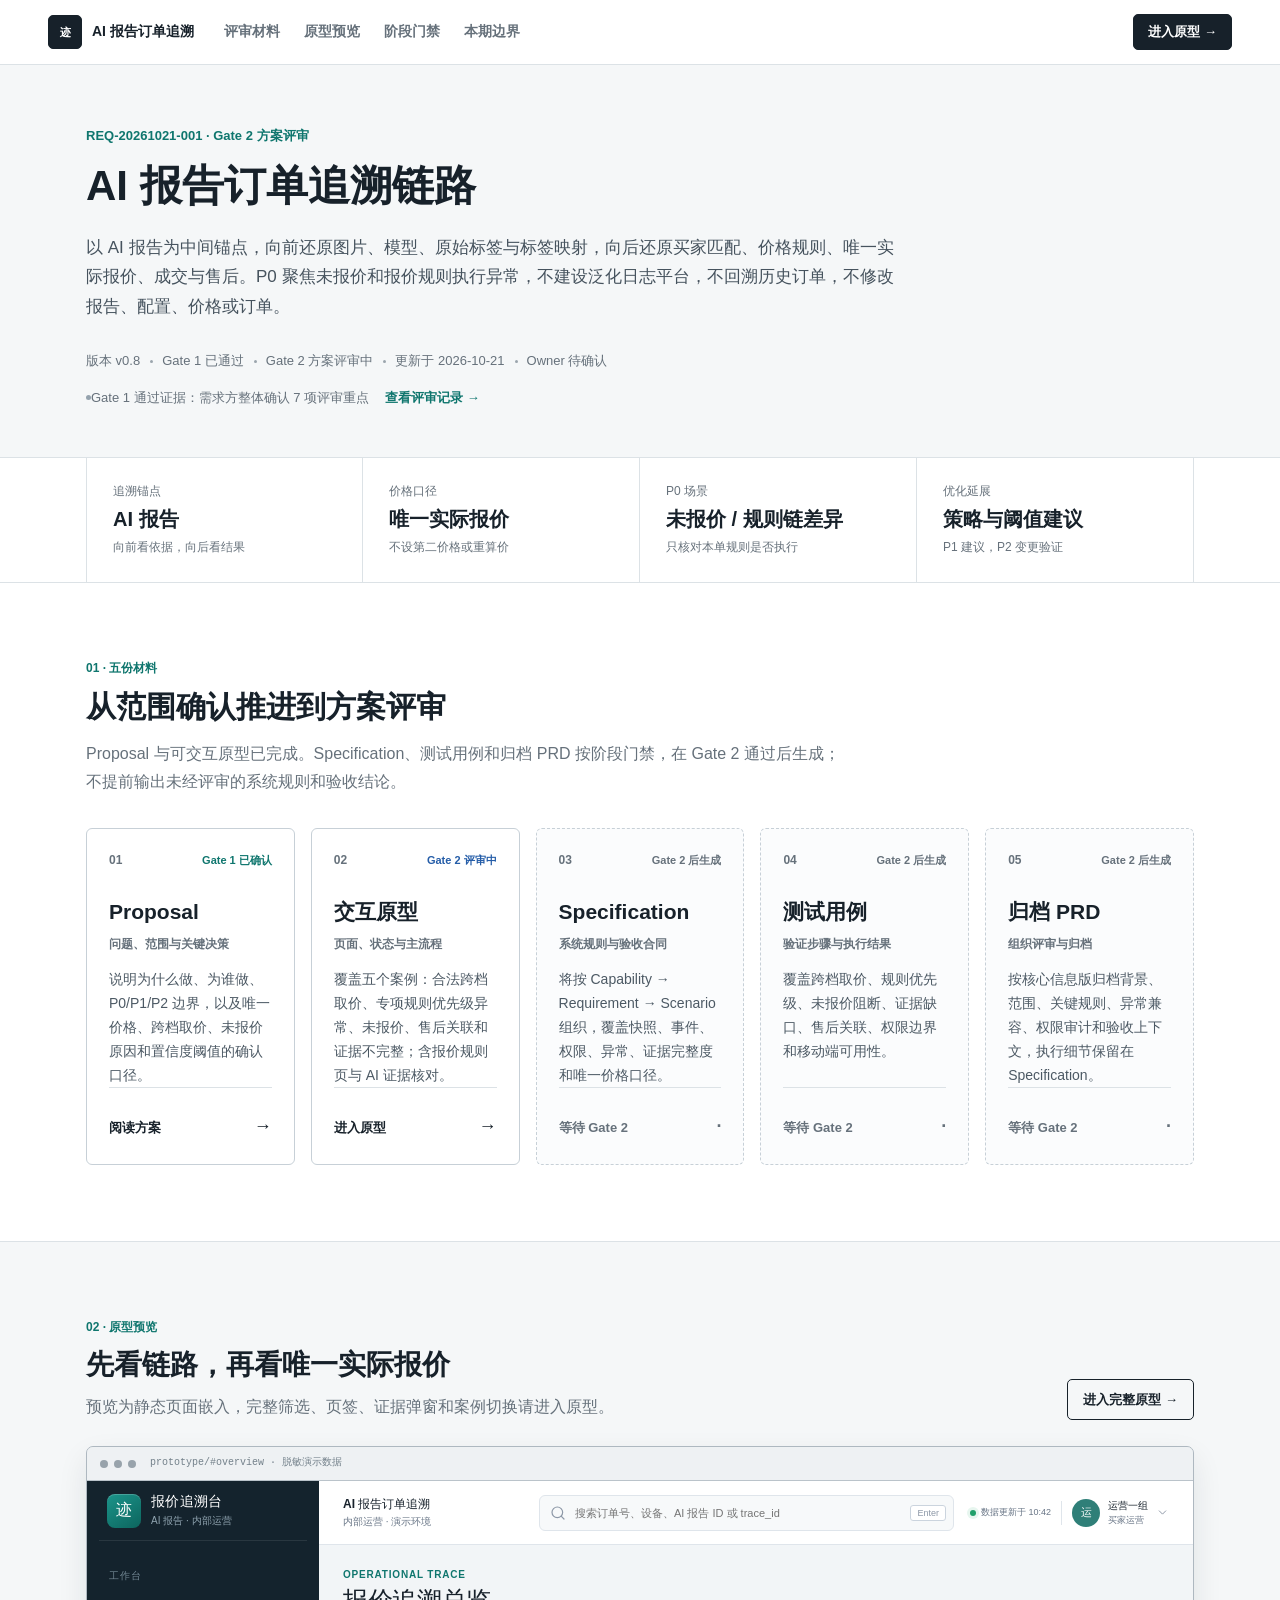
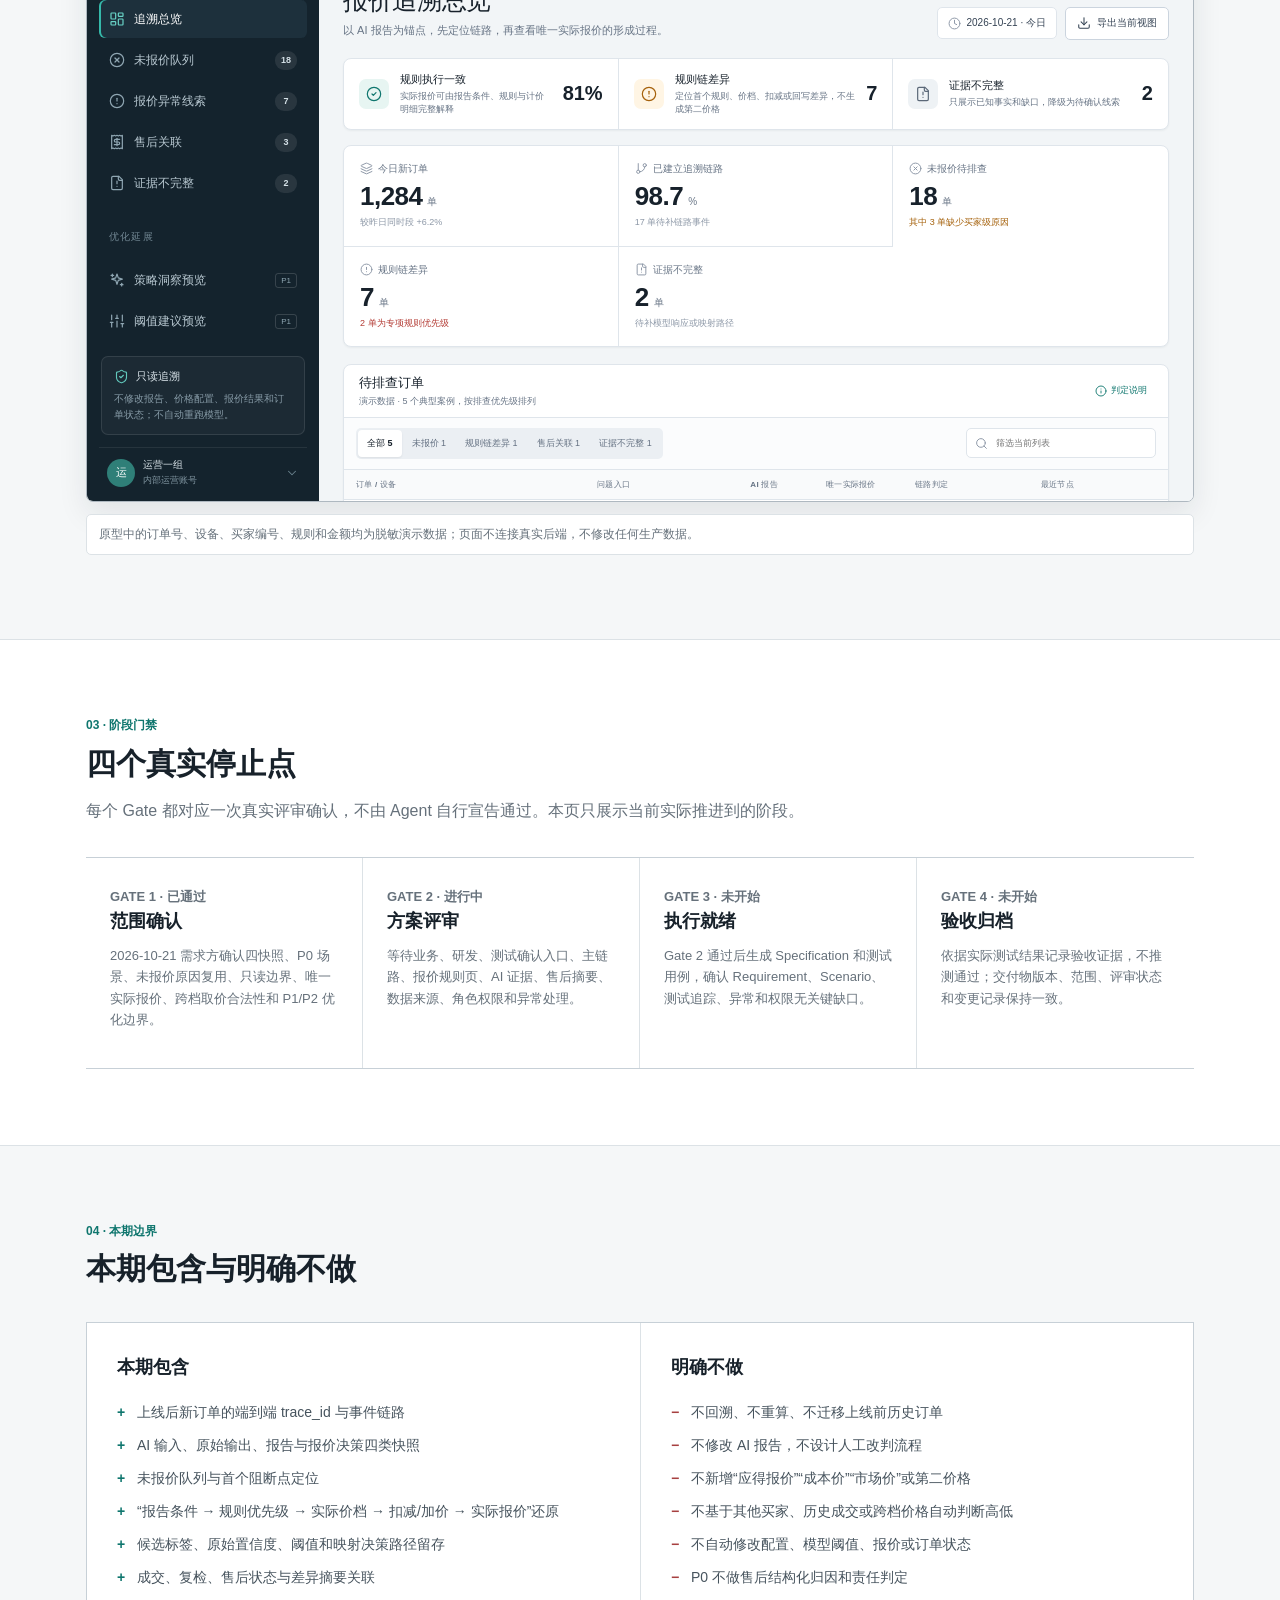
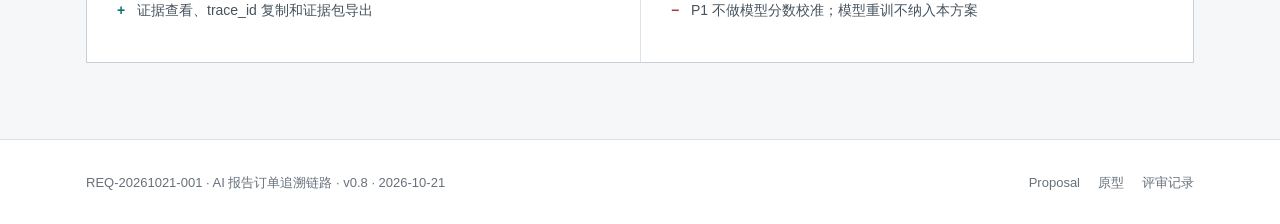
==== index.html @ a2ca386c "feat: publish AI report order trace prototype" ====
<!doctype html>
<html lang="zh-CN">
<head>
  <meta charset="utf-8">
  <meta name="viewport" content="width=device-width, initial-scale=1">
  <meta name="description" content="AI 报告订单追溯链路 Gate 2 产品评审站：以 AI 报告为锚点，向前追溯图片、标签和映射，向后追溯唯一实际报价、成交与售后。">
  <title>AI 报告订单追溯链路 | Gate 2 产品评审站</title>
  <link rel="icon" href="data:image/svg+xml,%3Csvg xmlns='http://www.w3.org/2000/svg' viewBox='0 0 64 64'%3E%3Crect width='64' height='64' rx='14' fill='%230f766e'/%3E%3Cpath d='M17 34h8l4-10 6 20 4-10h8' fill='none' stroke='white' stroke-width='4' stroke-linecap='round' stroke-linejoin='round'/%3E%3C/svg%3E">
  <link rel="stylesheet" href="assets/home.css">
</head>
<body>
  <header class="site-header">
    <div class="header-inner">
      <a class="brand" href="./"><span class="brand-mark">迹</span><span class="brand-label">AI 报告订单追溯</span></a>
      <nav class="header-nav" aria-label="页面目录">
        <a href="#materials">评审材料</a>
        <a href="#prototype-preview">原型预览</a>
        <a href="#review">阶段门禁</a>
        <a href="#scope">本期边界</a>
      </nav>
      <a class="header-action" href="prototype/">进入原型 →</a>
    </div>
  </header>

  <main>
    <section class="hero" id="overview">
      <div class="hero-inner">
        <p class="eyebrow">REQ-20261021-001 · Gate 2 方案评审</p>
        <h1>AI 报告订单追溯链路</h1>
        <p class="hero-summary">以 AI 报告为中间锚点，向前还原图片、模型、原始标签与标签映射，向后还原买家匹配、价格规则、唯一实际报价、成交与售后。P0 聚焦未报价和报价规则执行异常，不建设泛化日志平台，不回溯历史订单，不修改报告、配置、价格或订单。</p>
        <div class="hero-meta"><span>版本 v0.8</span><span>Gate 1 已通过</span><span>Gate 2 方案评审中</span><span>更新于 2026-10-21</span><span>Owner 待确认</span></div>
        <div class="review-link-row"><span>Gate 1 通过证据：需求方整体确认 7 项评审重点</span><a href="review-record/">查看评审记录 →</a></div>
      </div>
    </section>

    <section class="facts" aria-label="项目关键结论">
      <div class="facts-inner">
        <div class="fact"><p class="fact-label">追溯锚点</p><p class="fact-value">AI 报告</p><p class="fact-note">向前看依据，向后看结果</p></div>
        <div class="fact"><p class="fact-label">价格口径</p><p class="fact-value">唯一实际报价</p><p class="fact-note">不设第二价格或重算价</p></div>
        <div class="fact"><p class="fact-label">P0 场景</p><p class="fact-value">未报价 / 规则链差异</p><p class="fact-note">只核对本单规则是否执行</p></div>
        <div class="fact"><p class="fact-label">优化延展</p><p class="fact-value">策略与阈值建议</p><p class="fact-note">P1 建议，P2 变更验证</p></div>
      </div>
    </section>

    <section class="section" id="materials">
      <div class="section-head">
        <p class="section-index">01 · 五份材料</p>
        <h2>从范围确认推进到方案评审</h2>
        <p class="section-description">Proposal 与可交互原型已完成。Specification、测试用例和归档 PRD 按阶段门禁，在 Gate 2 通过后生成；不提前输出未经评审的系统规则和验收结论。</p>
      </div>
      <div class="artifact-grid">
        <a class="artifact proposal" href="proposal/">
          <div class="artifact-top"><span class="artifact-number">01</span><span class="artifact-status">Gate 1 已确认</span></div>
          <h3>Proposal</h3><p class="artifact-role">问题、范围与关键决策</p>
          <p class="artifact-description">说明为什么做、为谁做、P0/P1/P2 边界，以及唯一价格、跨档取价、未报价原因和置信度阈值的确认口径。</p>
          <div class="artifact-open"><span>阅读方案</span><span>→</span></div>
        </a>
        <a class="artifact prototype" href="prototype/">
          <div class="artifact-top"><span class="artifact-number">02</span><span class="artifact-status">Gate 2 评审中</span></div>
          <h3>交互原型</h3><p class="artifact-role">页面、状态与主流程</p>
          <p class="artifact-description">覆盖五个案例：合法跨档取价、专项规则优先级异常、未报价、售后关联和证据不完整；含报价规则页与 AI 证据核对。</p>
          <div class="artifact-open"><span>进入原型</span><span>→</span></div>
        </a>
        <div class="artifact specification disabled" aria-disabled="true">
          <div class="artifact-top"><span class="artifact-number">03</span><span class="artifact-status">Gate 2 后生成</span></div>
          <h3>Specification</h3><p class="artifact-role">系统规则与验收合同</p>
          <p class="artifact-description">将按 Capability → Requirement → Scenario 组织，覆盖快照、事件、权限、异常、证据完整度和唯一价格口径。</p>
          <div class="artifact-open"><span>等待 Gate 2</span><span>·</span></div>
        </div>
        <div class="artifact test-cases disabled" aria-disabled="true">
          <div class="artifact-top"><span class="artifact-number">04</span><span class="artifact-status">Gate 2 后生成</span></div>
          <h3>测试用例</h3><p class="artifact-role">验证步骤与执行结果</p>
          <p class="artifact-description">覆盖跨档取价、规则优先级、未报价阻断、证据缺口、售后关联、权限边界和移动端可用性。</p>
          <div class="artifact-open"><span>等待 Gate 2</span><span>·</span></div>
        </div>
        <div class="artifact archive disabled" aria-disabled="true">
          <div class="artifact-top"><span class="artifact-number">05</span><span class="artifact-status">Gate 2 后生成</span></div>
          <h3>归档 PRD</h3><p class="artifact-role">组织评审与归档</p>
          <p class="artifact-description">按核心信息版归档背景、范围、关键规则、异常兼容、权限审计和验收上下文，执行细节保留在 Specification。</p>
          <div class="artifact-open"><span>等待 Gate 2</span><span>·</span></div>
        </div>
      </div>
    </section>

    <section class="preview-band" id="prototype-preview">
      <div class="preview-inner">
        <div class="preview-head">
          <div><p class="section-index">02 · 原型预览</p><h2>先看链路，再看唯一实际报价</h2><p>预览为静态页面嵌入，完整筛选、页签、证据弹窗和案例切换请进入原型。</p></div>
          <a class="preview-link" href="prototype/">进入完整原型 →</a>
        </div>
        <div class="prototype-window" aria-label="原型预览窗口">
          <div class="window-bar"><span class="window-dot"></span><span class="window-dot"></span><span class="window-dot"></span><span class="window-address">prototype/#overview · 脱敏演示数据</span></div>
          <iframe src="prototype/#overview" title="AI 报告订单追溯链路原型预览" loading="lazy"></iframe>
        </div>
        <div class="reading-note">原型中的订单号、设备、买家编号、规则和金额均为脱敏演示数据；页面不连接真实后端，不修改任何生产数据。</div>
      </div>
    </section>

    <section class="section" id="review">
      <div class="section-head">
        <p class="section-index">03 · 阶段门禁</p>
        <h2>四个真实停止点</h2>
        <p class="section-description">每个 Gate 都对应一次真实评审确认，不由 Agent 自行宣告通过。本页只展示当前实际推进到的阶段。</p>
      </div>
      <div class="gate-list">
        <div class="gate">
          <p class="gate-step">GATE 1 · 已通过</p>
          <h3>范围确认</h3>
          <p>2026-10-21 需求方确认四快照、P0 场景、未报价原因复用、只读边界、唯一实际报价、跨档取价合法性和 P1/P2 优化边界。</p>
        </div>
        <div class="gate">
          <p class="gate-step">GATE 2 · 进行中</p>
          <h3>方案评审</h3>
          <p>等待业务、研发、测试确认入口、主链路、报价规则页、AI 证据、售后摘要、数据来源、角色权限和异常处理。</p>
        </div>
        <div class="gate">
          <p class="gate-step">GATE 3 · 未开始</p>
          <h3>执行就绪</h3>
          <p>Gate 2 通过后生成 Specification 和测试用例，确认 Requirement、Scenario、测试追踪、异常和权限无关键缺口。</p>
        </div>
        <div class="gate">
          <p class="gate-step">GATE 4 · 未开始</p>
          <h3>验收归档</h3>
          <p>依据实际测试结果记录验收证据，不推测通过；交付物版本、范围、评审状态和变更记录保持一致。</p>
        </div>
      </div>
    </section>

    <section class="scope-band" id="scope">
      <div class="section">
        <div class="section-head">
          <p class="section-index">04 · 本期边界</p>
          <h2>本期包含与明确不做</h2>
        </div>
        <div class="scope-grid">
          <div class="scope-column include">
            <h3>本期包含</h3>
            <ul>
              <li>上线后新订单的端到端 trace_id 与事件链路</li>
              <li>AI 输入、原始输出、报告与报价决策四类快照</li>
              <li>未报价队列与首个阻断点定位</li>
              <li>“报告条件 → 规则优先级 → 实际价档 → 扣减/加价 → 实际报价”还原</li>
              <li>候选标签、原始置信度、阈值和映射决策路径留存</li>
              <li>成交、复检、售后状态与差异摘要关联</li>
              <li>证据查看、trace_id 复制和证据包导出</li>
            </ul>
          </div>
          <div class="scope-column exclude">
            <h3>明确不做</h3>
            <ul>
              <li>不回溯、不重算、不迁移上线前历史订单</li>
              <li>不修改 AI 报告，不设计人工改判流程</li>
              <li>不新增“应得报价”“成本价”“市场价”或第二价格</li>
              <li>不基于其他买家、历史成交或跨档价格自动判断高低</li>
              <li>不自动修改配置、模型阈值、报价或订单状态</li>
              <li>P0 不做售后结构化归因和责任判定</li>
              <li>P1 不做模型分数校准；模型重训不纳入本方案</li>
            </ul>
          </div>
        </div>
      </div>
    </section>
  </main>

  <footer class="site-footer">
    <div class="footer-inner">
      <span>REQ-20261021-001 · AI 报告订单追溯链路 · v0.8 · 2026-10-21</span>
      <div class="footer-links">
        <a href="proposal/">Proposal</a>
        <a href="prototype/">原型</a>
        <a href="review-record/">评审记录</a>
      </div>
    </div>
  </footer>
</body>
</html>
---- assets/home.css ----
:root {
  --page: #ffffff;
  --surface: #f5f7f8;
  --ink: #17212a;
  --muted: #66717b;
  --line: #dce2e6;
  --line-strong: #c7d0d7;
  --green: #0f766e;
  --blue: #255da8;
  --amber: #9a6019;
  --red: #a74040;
  --shadow: 0 12px 30px rgba(23, 33, 42, 0.09);
}

* { box-sizing: border-box; }
html { scroll-behavior: smooth; scroll-padding-top: 82px; }
body {
  margin: 0;
  background: var(--page);
  color: var(--ink);
  font-family: Inter, -apple-system, BlinkMacSystemFont, "Segoe UI", "PingFang SC", "Microsoft YaHei", sans-serif;
  font-size: 16px;
  line-height: 1.65;
  letter-spacing: 0;
  overflow-x: hidden;
}
a { color: inherit; text-decoration: none; }

.site-header {
  position: sticky;
  top: 0;
  z-index: 50;
  border-bottom: 1px solid var(--line);
  background: rgba(255, 255, 255, 0.96);
  backdrop-filter: blur(14px);
}

.header-inner {
  width: min(1240px, 100%);
  max-width: 100%;
  min-height: 64px;
  margin: 0 auto;
  padding: 0 28px;
  display: flex;
  align-items: center;
  gap: 30px;
}

.brand {
  display: inline-flex;
  align-items: center;
  gap: 10px;
  flex: 0 0 auto;
  font-size: 14px;
  font-weight: 750;
}

.brand-mark {
  width: 34px;
  height: 34px;
  display: grid;
  place-items: center;
  border: 1px solid var(--ink);
  border-radius: 5px;
  background: var(--ink);
  color: #fff;
  font-size: 11px;
}

.header-nav { display: flex; align-items: center; gap: 24px; }
.header-nav a { color: var(--muted); font-size: 14px; font-weight: 600; }
.header-nav a:hover { color: var(--ink); }

.header-action {
  margin-left: auto;
  min-height: 36px;
  padding: 6px 14px;
  display: inline-flex;
  align-items: center;
  border: 1px solid var(--ink);
  border-radius: 5px;
  background: var(--ink);
  color: #fff;
  font-size: 13px;
  font-weight: 700;
}
.header-action:hover { background: #2b3740; }

.hero { border-bottom: 1px solid var(--line); background: var(--surface); }
.hero-inner { width: min(1180px, 100%); max-width: 100%; margin: 0 auto; padding: 60px 36px 48px; overflow: hidden; }
.eyebrow { margin: 0 0 14px; color: var(--green); font-size: 13px; font-weight: 780; }
.hero h1 {
  max-width: 880px;
  margin: 0;
  color: var(--ink);
  font-size: 42px;
  line-height: 1.24;
  font-weight: 780;
  letter-spacing: 0;
}
.hero-summary { max-width: 820px; margin: 20px 0 0; color: #46535e; font-size: 17px; line-height: 1.75; overflow-wrap: anywhere; }
.hero h1, .hero-summary, .fact-value, .fact-note, .artifact h3, .artifact-description, .gate h3, .gate p, .scope-column li { overflow-wrap: anywhere; }
.hero-meta { margin-top: 28px; display: flex; flex-wrap: wrap; gap: 8px 22px; color: var(--muted); font-size: 13px; }
.hero-meta span { position: relative; }
.hero-meta span + span::before {
  content: "";
  position: absolute;
  top: 50%;
  left: -12px;
  width: 3px;
  height: 3px;
  border-radius: 50%;
  background: #9ba5ad;
}

.facts { border-bottom: 1px solid var(--line); }
.facts-inner {
  width: min(1180px, 100%);
  max-width: 100%;
  margin: 0 auto;
  padding: 0 36px;
  display: grid;
  grid-template-columns: repeat(4, minmax(0, 1fr));
}
.fact { min-height: 112px; padding: 24px 26px; border-right: 1px solid var(--line); }
.fact:first-child { border-left: 1px solid var(--line); }
.fact-label { margin: 0 0 5px; color: var(--muted); font-size: 12px; }
.fact-value { margin: 0; color: var(--ink); font-size: 20px; line-height: 1.35; font-weight: 760; }
.fact-note { margin: 5px 0 0; color: var(--muted); font-size: 12px; }

.section { width: min(1180px, 100%); max-width: 100%; margin: 0 auto; padding: 76px 36px; }
.section-head { max-width: 760px; margin-bottom: 32px; }
.section-index { margin: 0 0 8px; color: var(--green); font-size: 12px; font-weight: 780; }
.section h2 { margin: 0; font-size: 30px; line-height: 1.35; font-weight: 760; letter-spacing: 0; }
.section-description { margin: 12px 0 0; color: var(--muted); line-height: 1.75; }

.artifact-grid { display: grid; grid-template-columns: repeat(5, minmax(0, 1fr)); gap: 16px; }
.artifact {
  min-height: 280px;
  padding: 22px;
  display: flex;
  flex-direction: column;
  border: 1px solid var(--line-strong);
  border-radius: 6px;
  background: #fff;
  transition: border-color 160ms ease, box-shadow 160ms ease, transform 160ms ease;
}
.artifact:hover { border-color: #94a2ad; box-shadow: var(--shadow); transform: translateY(-2px); }
.artifact.disabled { background: #fbfcfd; border-style: dashed; cursor: default; }
.artifact.disabled:hover { border-color: var(--line-strong); box-shadow: none; transform: none; }
.artifact-top { display: flex; align-items: center; justify-content: space-between; gap: 12px; }
.artifact-number { color: var(--muted); font-size: 12px; font-weight: 750; }
.artifact-status { font-size: 11px; font-weight: 700; }
.artifact.proposal .artifact-status { color: var(--green); }
.artifact.prototype .artifact-status { color: var(--blue); }
.artifact.specification .artifact-status { color: var(--amber); }
.artifact.test-cases .artifact-status { color: var(--blue); }
.artifact.archive .artifact-status { color: var(--red); }
.artifact.disabled .artifact-status { color: var(--muted); }
.artifact h3 { margin: 28px 0 8px; font-size: 21px; line-height: 1.35; letter-spacing: 0; }
.artifact-role { margin: 0 0 14px; color: var(--muted); font-size: 12px; font-weight: 700; }
.artifact-description { margin: 0; color: #4c5964; font-size: 14px; line-height: 1.7; }
.artifact-open {
  margin-top: auto;
  padding-top: 24px;
  display: flex;
  align-items: center;
  justify-content: space-between;
  border-top: 1px solid var(--line);
  color: var(--ink);
  font-size: 13px;
  font-weight: 750;
}
.artifact-open span:last-child { font-size: 18px; }
.artifact.disabled .artifact-open { color: var(--muted); }

.review-link-row { margin-top: 16px; display: flex; align-items: center; flex-wrap: wrap; gap: 8px 16px; color: var(--muted); font-size: 13px; }
.review-link-row a { color: var(--green); font-weight: 700; }
.review-link-row span { display: inline-flex; align-items: center; gap: 0; }
.review-link-row span::before { content: ""; width: 5px; height: 5px; border-radius: 50%; background: #94a2ad; }

.preview-band {
  padding: 76px 0 84px;
  border-top: 1px solid var(--line);
  border-bottom: 1px solid var(--line);
  background: var(--surface);
}
.preview-inner { width: min(1180px, 100%); max-width: 100%; margin: 0 auto; padding: 0 36px; }
.preview-head { margin-bottom: 26px; display: flex; align-items: end; justify-content: space-between; gap: 24px; }
.preview-head h2 { margin: 0; font-size: 28px; line-height: 1.35; letter-spacing: 0; }
.preview-head p:not(.section-index) { max-width: 650px; margin: 10px 0 0; color: var(--muted); }
.preview-link {
  flex: 0 0 auto;
  padding: 9px 15px;
  border: 1px solid var(--ink);
  border-radius: 5px;
  color: var(--ink);
  font-size: 13px;
  font-weight: 700;
}
.preview-link:hover { background: var(--ink); color: #fff; }
.prototype-window { overflow: hidden; border: 1px solid #aeb8c0; border-radius: 7px; background: #dfe5e9; box-shadow: var(--shadow); }
.window-bar { height: 34px; padding: 0 13px; display: flex; align-items: center; gap: 6px; border-bottom: 1px solid #bac3ca; background: #eef1f3; }
.window-dot { width: 8px; height: 8px; border-radius: 50%; background: #98a3ab; }
.window-address { margin-left: 8px; color: #73808a; font-family: "SFMono-Regular", Consolas, monospace; font-size: 10px; }
.prototype-window iframe { width: 100%; height: min(620px, 62vw); min-height: 460px; display: block; border: 0; background: #fff; pointer-events: none; }

.reading-note { margin-top: 12px; padding: 10px 12px; border: 1px solid var(--line); border-radius: 5px; color: var(--muted); background: #fff; font-size: 12px; line-height: 1.6; }

.gate-list {
  display: grid;
  grid-template-columns: repeat(4, minmax(0, 1fr));
  border-top: 1px solid var(--line-strong);
  border-bottom: 1px solid var(--line-strong);
}
.gate { min-height: 210px; padding: 28px 24px 26px; border-right: 1px solid var(--line); }
.gate:last-child { border-right: 0; }
.gate-step { margin: 0 0 26px; color: var(--green); font-size: 12px; font-weight: 780; }
.gate h3 { margin: 0 0 8px; font-size: 18px; letter-spacing: 0; }
.gate p { margin: 0; color: var(--muted); font-size: 13px; line-height: 1.65; }

.scope-band { border-top: 1px solid var(--line); background: var(--surface); }
.scope-grid { display: grid; grid-template-columns: repeat(2, minmax(0, 1fr)); border: 1px solid var(--line-strong); background: #fff; }
.scope-column { padding: 30px; }
.scope-column + .scope-column { border-left: 1px solid var(--line); }
.scope-column h3 { margin: 0 0 18px; font-size: 18px; letter-spacing: 0; }
.scope-column ul { margin: 0; padding: 0; list-style: none; }
.scope-column li { position: relative; margin: 10px 0; padding-left: 20px; color: #46535d; font-size: 14px; }
.scope-column li::before { position: absolute; left: 0; color: var(--green); font-weight: 800; }
.scope-column.include li::before { content: "+"; }
.scope-column.exclude li::before { content: "−"; color: var(--red); }

.site-footer { border-top: 1px solid var(--line); }
.footer-inner {
  width: min(1180px, 100%);
  max-width: 100%;
  min-height: 84px;
  margin: 0 auto;
  padding: 22px 36px;
  display: flex;
  align-items: center;
  justify-content: space-between;
  gap: 20px;
  color: var(--muted);
  font-size: 13px;
}
.footer-links { display: flex; gap: 18px; }
.footer-links a:hover { color: var(--ink); }

@media (max-width: 1000px) {
  .artifact-grid, .gate-list { grid-template-columns: repeat(2, minmax(0, 1fr)); }
  .gate:nth-child(2) { border-right: 0; }
  .gate:nth-child(-n + 2) { border-bottom: 1px solid var(--line); }
}

@media (max-width: 760px) {
  html, body { width: 100%; max-width: 100%; overflow-x: hidden; }
  .header-inner { min-height: 58px; padding: 0 16px; gap: 12px; }
  .brand-label, .header-nav { display: none; }
  .header-action { padding: 5px 11px; }
  .hero-inner { padding: 42px 18px 38px; }
  .hero h1, .hero-summary, .hero-meta, .review-link-row { max-width: 100%; }
  .hero h1 { font-size: 32px; }
  .hero-summary { font-size: 16px; }
  .facts-inner { padding: 0; grid-template-columns: repeat(2, minmax(0, 1fr)); }
  .fact { min-width: 0; }
  .fact { min-height: 106px; padding: 19px 18px; border-bottom: 1px solid var(--line); }
  .fact:nth-child(2) { border-right: 0; }
  .fact:nth-child(n + 3) { border-bottom: 0; }
  .fact:first-child { border-left: 0; }
  .fact-value { font-size: 18px; }
  .section, .preview-inner { padding-right: 18px; padding-left: 18px; }
  .section { padding-top: 58px; padding-bottom: 58px; }
  .section h2 { font-size: 26px; }
  .section-head, .preview-head { max-width: 100%; }
  .artifact-grid, .gate-list, .scope-grid { grid-template-columns: minmax(0, 1fr); }
  .artifact { min-height: 245px; }
  .preview-band { padding: 58px 0; }
  .preview-head { align-items: flex-start; flex-direction: column; }
  .prototype-window iframe { height: 520px; min-height: 0; }
  .prototype-window { max-width: 100%; }
  .gate { min-height: 0; border-right: 0; border-bottom: 1px solid var(--line); }
  .gate:nth-child(3) { border-bottom: 1px solid var(--line); }
  .gate:last-child { border-bottom: 0; }
  .scope-column + .scope-column { border-top: 1px solid var(--line); border-left: 0; }
  .footer-inner { padding: 22px 18px; align-items: flex-start; flex-direction: column; }
}

@media (prefers-reduced-motion: reduce) {
  html { scroll-behavior: auto; }
  .artifact { transition: none; }
}
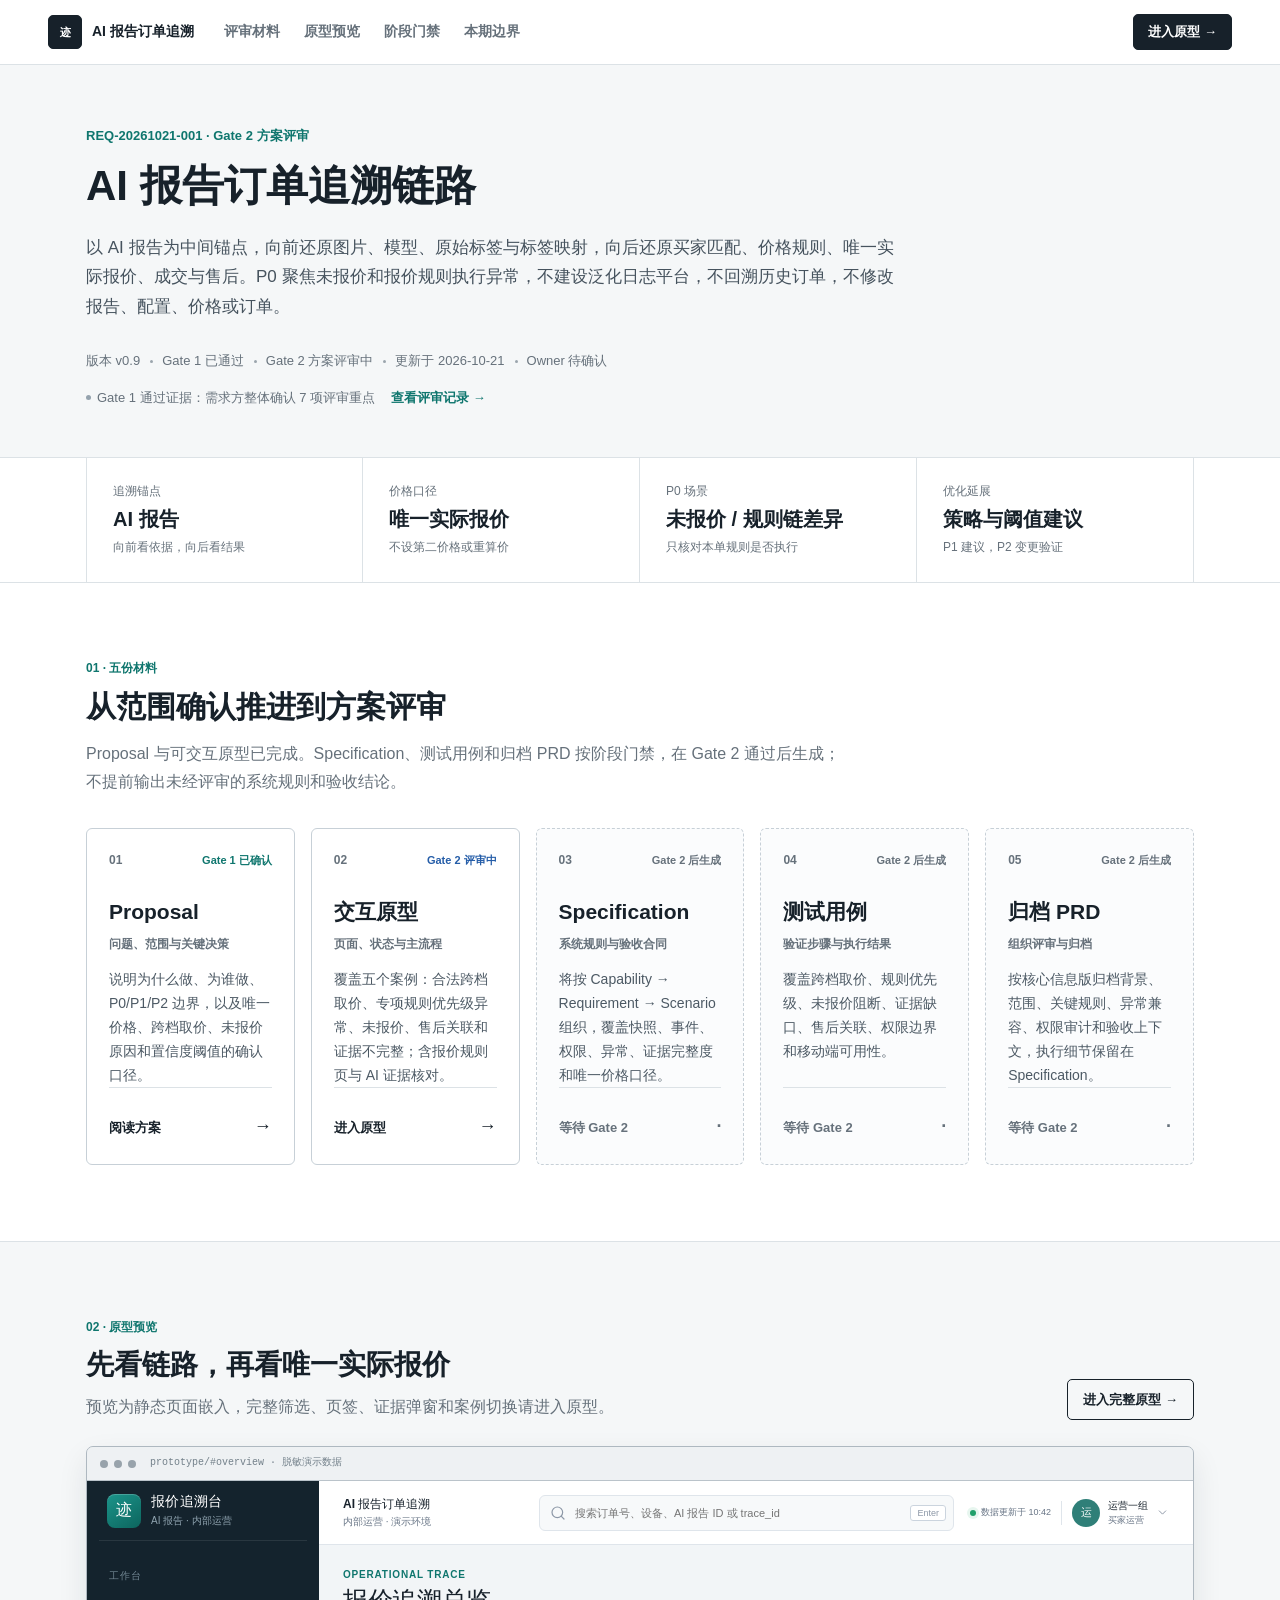
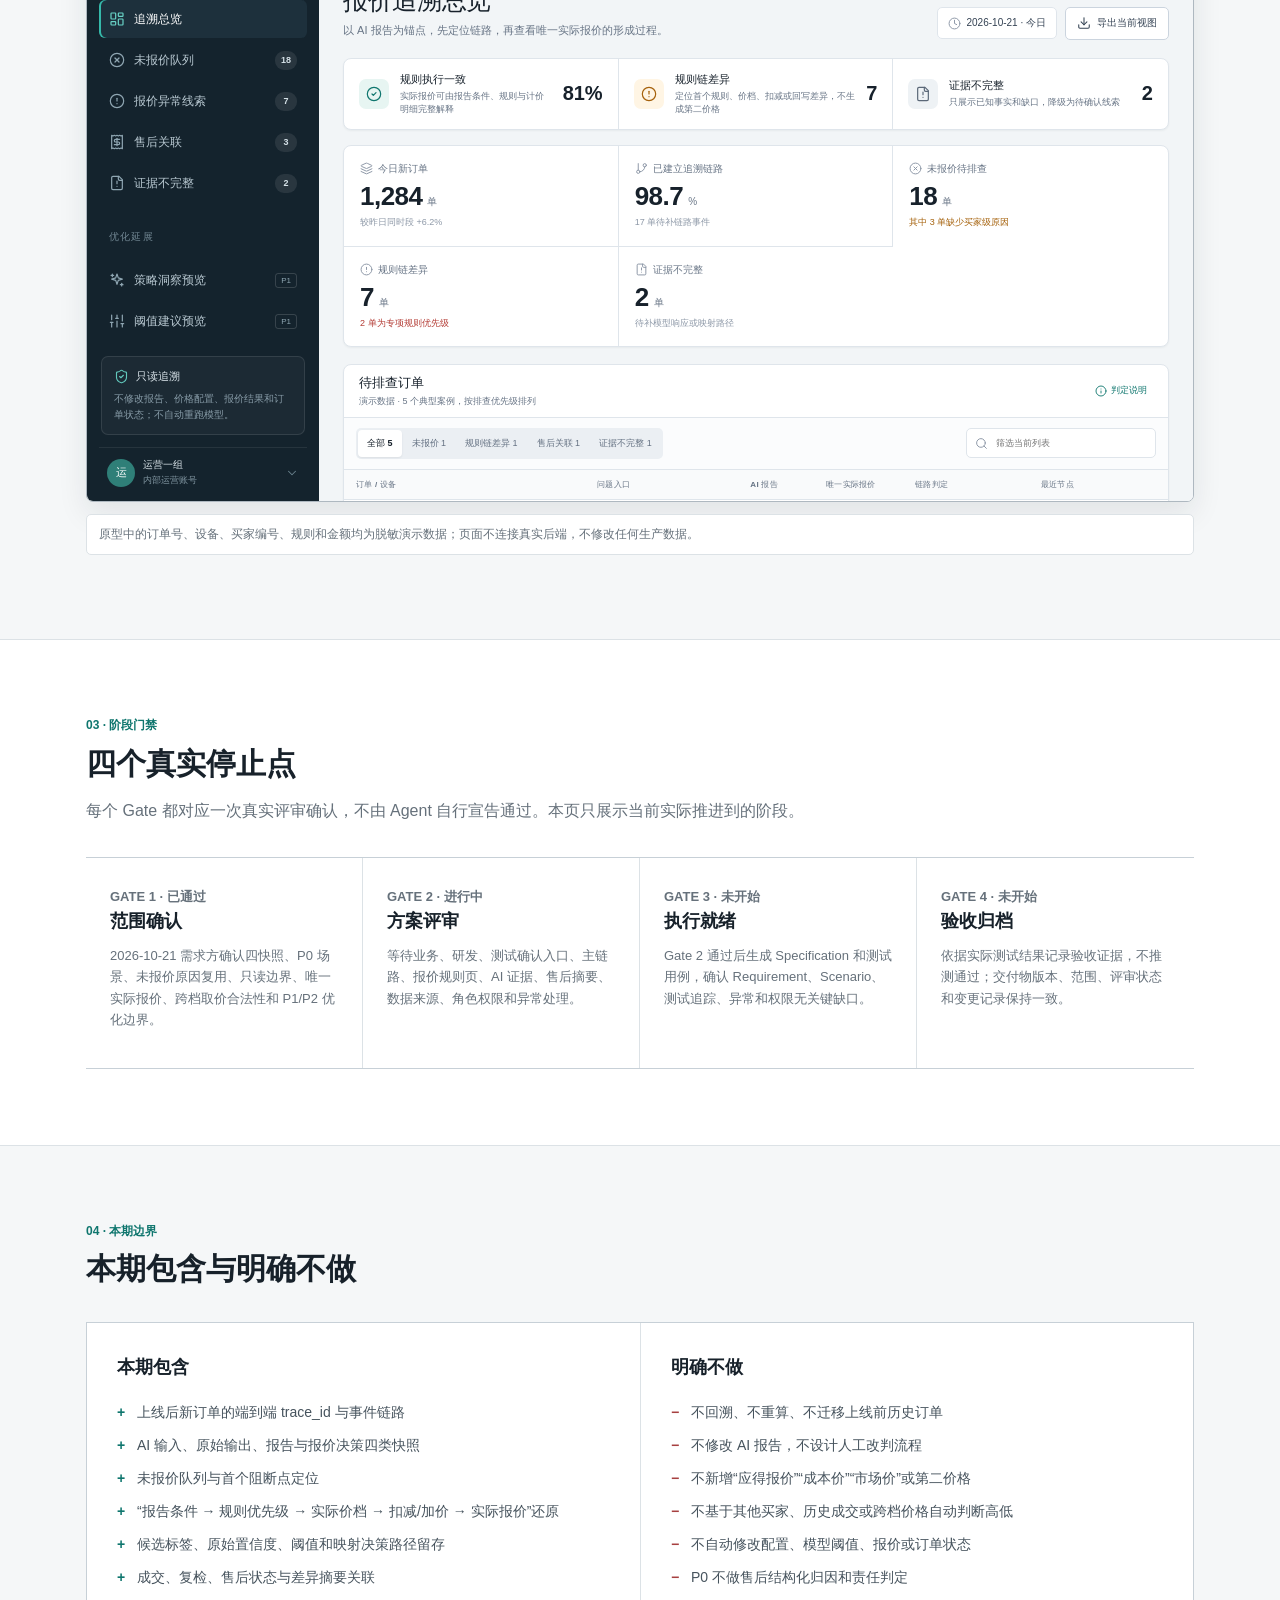
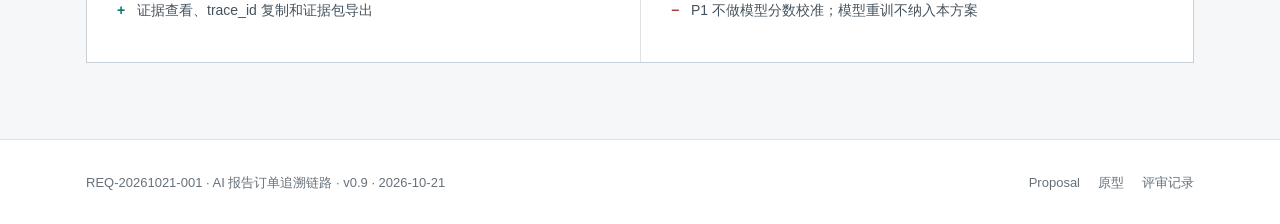
==== commit e4ec36fe: "docs: sync v0.9 review state" ====
--- a/index.html
+++ b/index.html
@@ -28,7 +28,7 @@
         <p class="eyebrow">REQ-20261021-001 · Gate 2 方案评审</p>
         <h1>AI 报告订单追溯链路</h1>
         <p class="hero-summary">以 AI 报告为中间锚点，向前还原图片、模型、原始标签与标签映射，向后还原买家匹配、价格规则、唯一实际报价、成交与售后。P0 聚焦未报价和报价规则执行异常，不建设泛化日志平台，不回溯历史订单，不修改报告、配置、价格或订单。</p>
-        <div class="hero-meta"><span>版本 v0.8</span><span>Gate 1 已通过</span><span>Gate 2 方案评审中</span><span>更新于 2026-10-21</span><span>Owner 待确认</span></div>
+        <div class="hero-meta"><span>版本 v0.9</span><span>Gate 1 已通过</span><span>Gate 2 方案评审中</span><span>更新于 2026-10-21</span><span>Owner 待确认</span></div>
         <div class="review-link-row"><span>Gate 1 通过证据：需求方整体确认 7 项评审重点</span><a href="review-record/">查看评审记录 →</a></div>
       </div>
     </section>
@@ -164,7 +164,7 @@
 
   <footer class="site-footer">
     <div class="footer-inner">
-      <span>REQ-20261021-001 · AI 报告订单追溯链路 · v0.8 · 2026-10-21</span>
+      <span>REQ-20261021-001 · AI 报告订单追溯链路 · v0.9 · 2026-10-21</span>
       <div class="footer-links">
         <a href="proposal/">Proposal</a>
         <a href="prototype/">原型</a>
--- a/assets/home.css
+++ b/assets/home.css
@@ -176,7 +176,7 @@
 
 .review-link-row { margin-top: 16px; display: flex; align-items: center; flex-wrap: wrap; gap: 8px 16px; color: var(--muted); font-size: 13px; }
 .review-link-row a { color: var(--green); font-weight: 700; }
-.review-link-row span { display: inline-flex; align-items: center; gap: 0; }
+.review-link-row span { display: inline-flex; align-items: center; gap: 6px; }
 .review-link-row span::before { content: ""; width: 5px; height: 5px; border-radius: 50%; background: #94a2ad; }
 
 .preview-band {
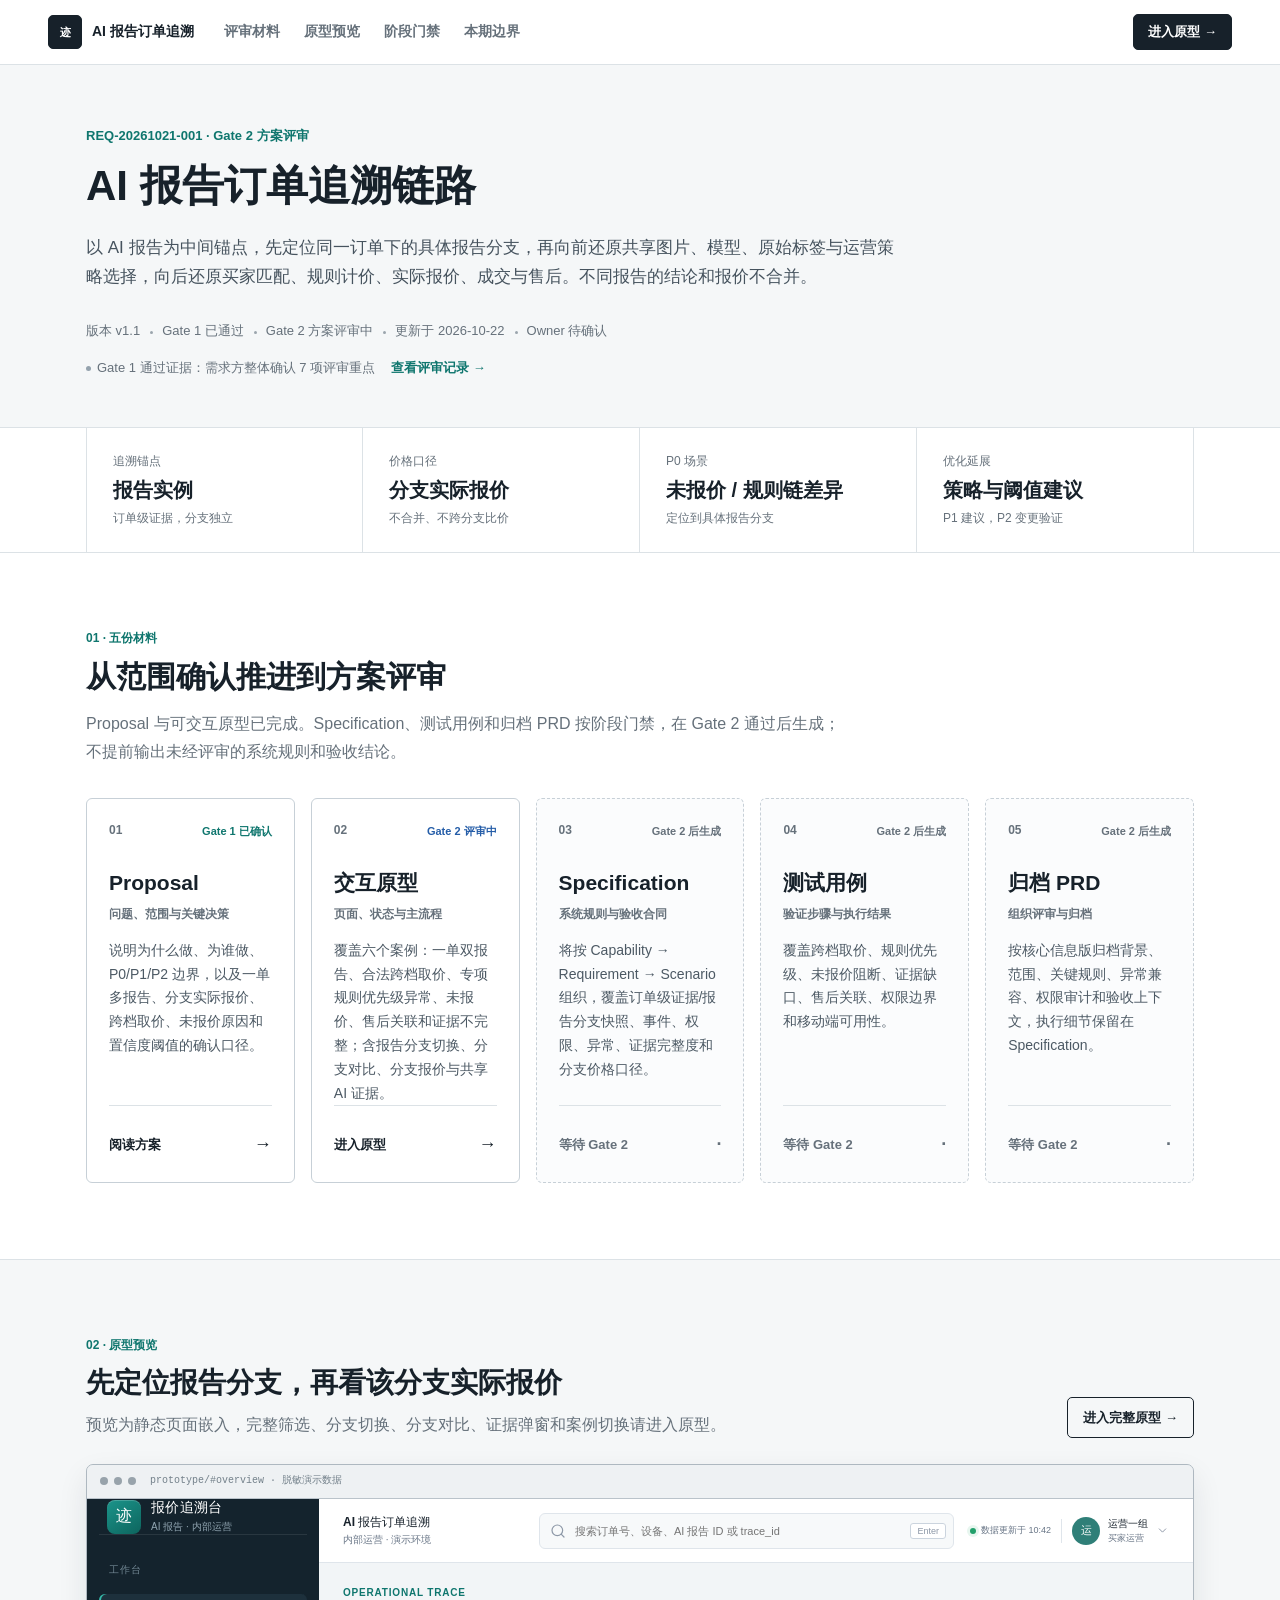
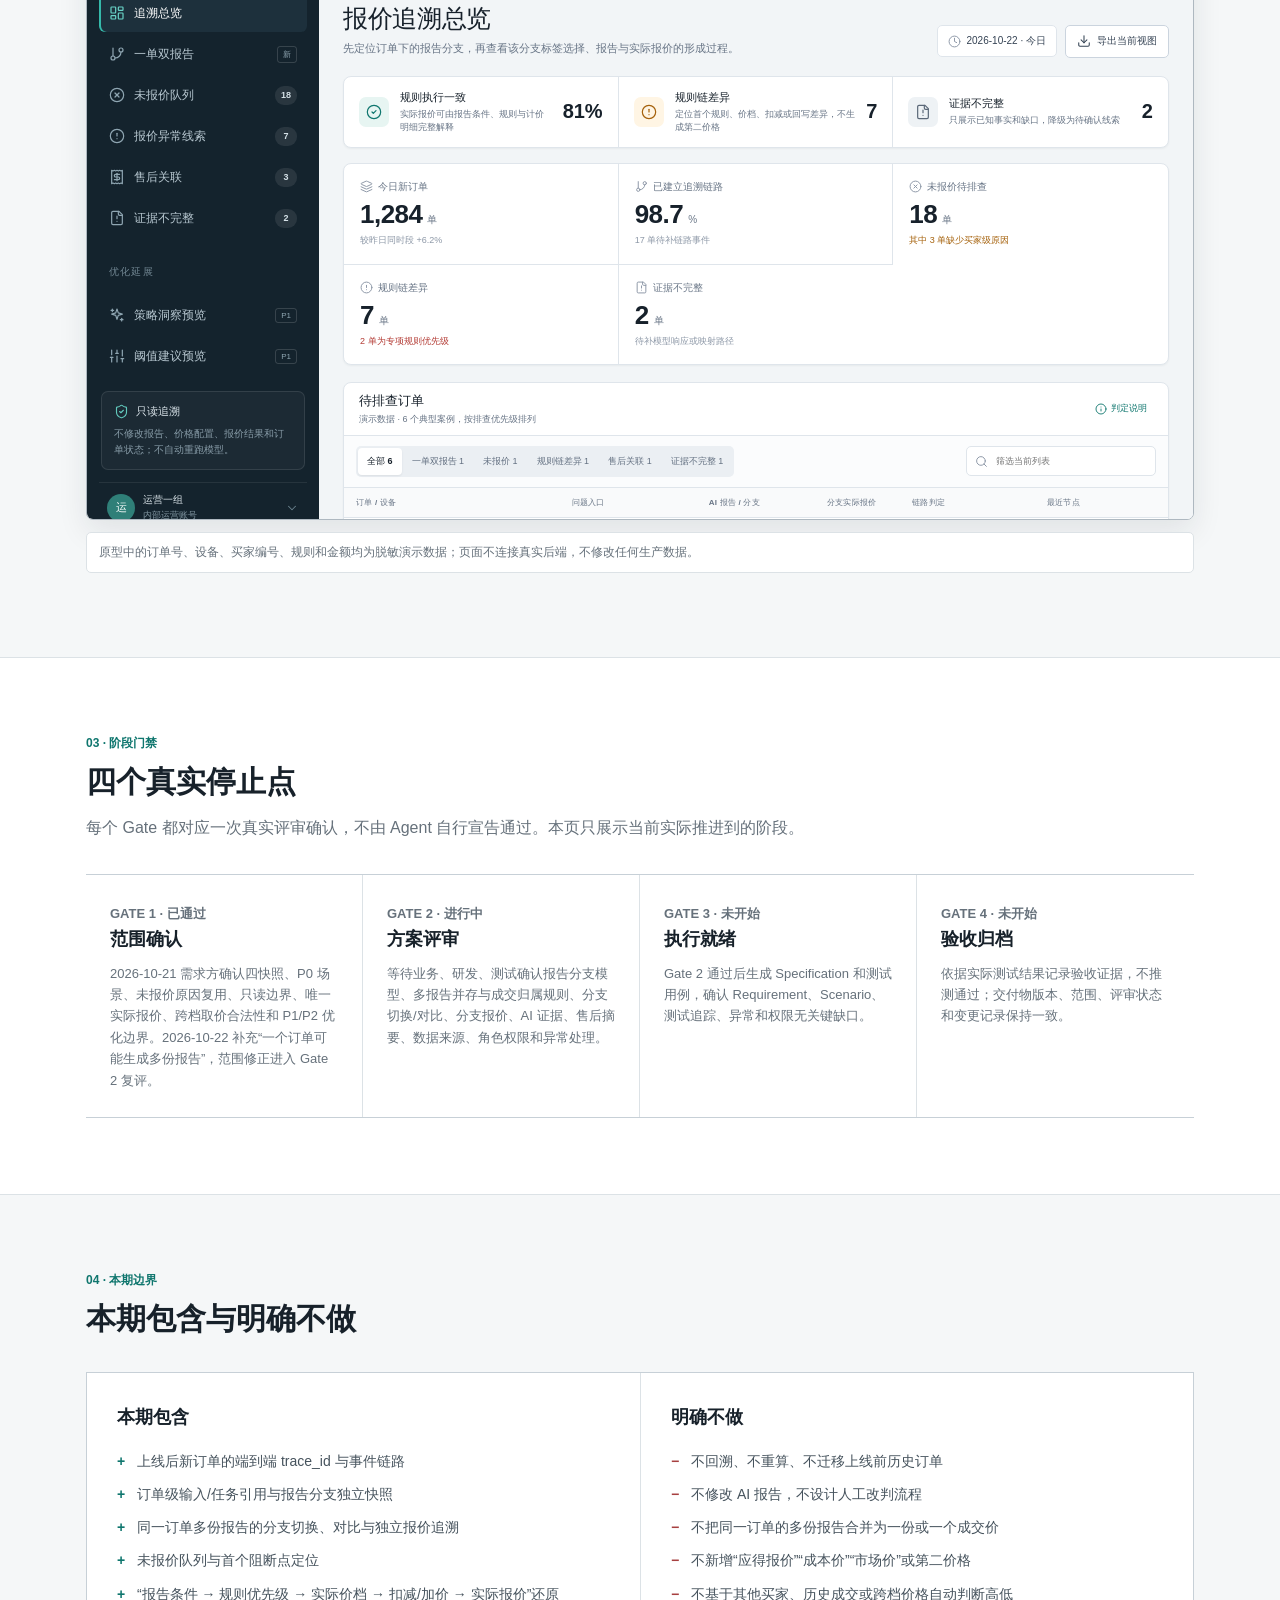
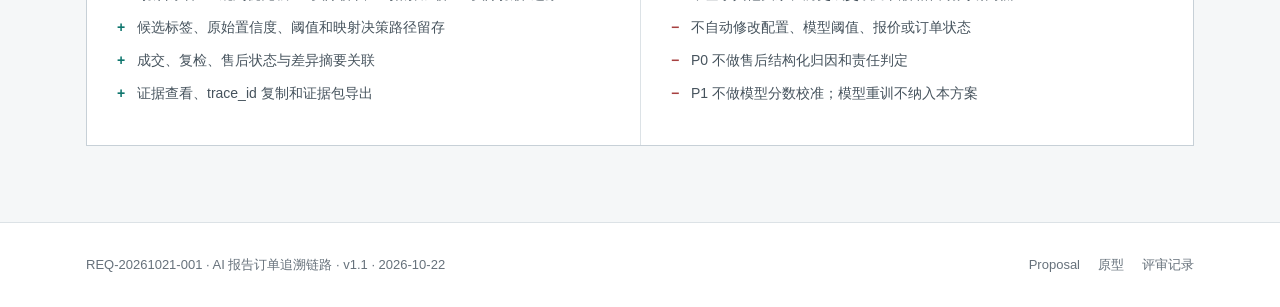
==== commit 5bf17700: "feat: model multiple AI report branches per order" ====
--- a/index.html
+++ b/index.html
@@ -3,7 +3,7 @@
 <head>
   <meta charset="utf-8">
   <meta name="viewport" content="width=device-width, initial-scale=1">
-  <meta name="description" content="AI 报告订单追溯链路 Gate 2 产品评审站：以 AI 报告为锚点，向前追溯图片、标签和映射，向后追溯唯一实际报价、成交与售后。">
+  <meta name="description" content="AI 报告订单追溯链路 Gate 2 产品评审站：支持同一订单多份 AI 报告分支，向前追溯共享图片、原始标签与策略选择，向后追溯分支报价、成交与售后。">
   <title>AI 报告订单追溯链路 | Gate 2 产品评审站</title>
   <link rel="icon" href="data:image/svg+xml,%3Csvg xmlns='http://www.w3.org/2000/svg' viewBox='0 0 64 64'%3E%3Crect width='64' height='64' rx='14' fill='%230f766e'/%3E%3Cpath d='M17 34h8l4-10 6 20 4-10h8' fill='none' stroke='white' stroke-width='4' stroke-linecap='round' stroke-linejoin='round'/%3E%3C/svg%3E">
   <link rel="stylesheet" href="assets/home.css">
@@ -27,17 +27,17 @@
       <div class="hero-inner">
         <p class="eyebrow">REQ-20261021-001 · Gate 2 方案评审</p>
         <h1>AI 报告订单追溯链路</h1>
-        <p class="hero-summary">以 AI 报告为中间锚点，向前还原图片、模型、原始标签与标签映射，向后还原买家匹配、价格规则、唯一实际报价、成交与售后。P0 聚焦未报价和报价规则执行异常，不建设泛化日志平台，不回溯历史订单，不修改报告、配置、价格或订单。</p>
-        <div class="hero-meta"><span>版本 v0.9</span><span>Gate 1 已通过</span><span>Gate 2 方案评审中</span><span>更新于 2026-10-21</span><span>Owner 待确认</span></div>
+        <p class="hero-summary">以 AI 报告为中间锚点，先定位同一订单下的具体报告分支，再向前还原共享图片、模型、原始标签与运营策略选择，向后还原买家匹配、规则计价、实际报价、成交与售后。不同报告的结论和报价不合并。</p>
+        <div class="hero-meta"><span>版本 v1.1</span><span>Gate 1 已通过</span><span>Gate 2 方案评审中</span><span>更新于 2026-10-22</span><span>Owner 待确认</span></div>
         <div class="review-link-row"><span>Gate 1 通过证据：需求方整体确认 7 项评审重点</span><a href="review-record/">查看评审记录 →</a></div>
       </div>
     </section>
 
     <section class="facts" aria-label="项目关键结论">
       <div class="facts-inner">
-        <div class="fact"><p class="fact-label">追溯锚点</p><p class="fact-value">AI 报告</p><p class="fact-note">向前看依据，向后看结果</p></div>
-        <div class="fact"><p class="fact-label">价格口径</p><p class="fact-value">唯一实际报价</p><p class="fact-note">不设第二价格或重算价</p></div>
-        <div class="fact"><p class="fact-label">P0 场景</p><p class="fact-value">未报价 / 规则链差异</p><p class="fact-note">只核对本单规则是否执行</p></div>
+        <div class="fact"><p class="fact-label">追溯锚点</p><p class="fact-value">报告实例</p><p class="fact-note">订单级证据，分支独立</p></div>
+        <div class="fact"><p class="fact-label">价格口径</p><p class="fact-value">分支实际报价</p><p class="fact-note">不合并、不跨分支比价</p></div>
+        <div class="fact"><p class="fact-label">P0 场景</p><p class="fact-value">未报价 / 规则链差异</p><p class="fact-note">定位到具体报告分支</p></div>
         <div class="fact"><p class="fact-label">优化延展</p><p class="fact-value">策略与阈值建议</p><p class="fact-note">P1 建议，P2 变更验证</p></div>
       </div>
     </section>
@@ -52,19 +52,19 @@
         <a class="artifact proposal" href="proposal/">
           <div class="artifact-top"><span class="artifact-number">01</span><span class="artifact-status">Gate 1 已确认</span></div>
           <h3>Proposal</h3><p class="artifact-role">问题、范围与关键决策</p>
-          <p class="artifact-description">说明为什么做、为谁做、P0/P1/P2 边界，以及唯一价格、跨档取价、未报价原因和置信度阈值的确认口径。</p>
+          <p class="artifact-description">说明为什么做、为谁做、P0/P1/P2 边界，以及一单多报告、分支实际报价、跨档取价、未报价原因和置信度阈值的确认口径。</p>
           <div class="artifact-open"><span>阅读方案</span><span>→</span></div>
         </a>
         <a class="artifact prototype" href="prototype/">
           <div class="artifact-top"><span class="artifact-number">02</span><span class="artifact-status">Gate 2 评审中</span></div>
           <h3>交互原型</h3><p class="artifact-role">页面、状态与主流程</p>
-          <p class="artifact-description">覆盖五个案例：合法跨档取价、专项规则优先级异常、未报价、售后关联和证据不完整；含报价规则页与 AI 证据核对。</p>
+          <p class="artifact-description">覆盖六个案例：一单双报告、合法跨档取价、专项规则优先级异常、未报价、售后关联和证据不完整；含报告分支切换、分支对比、分支报价与共享 AI 证据。</p>
           <div class="artifact-open"><span>进入原型</span><span>→</span></div>
         </a>
         <div class="artifact specification disabled" aria-disabled="true">
           <div class="artifact-top"><span class="artifact-number">03</span><span class="artifact-status">Gate 2 后生成</span></div>
           <h3>Specification</h3><p class="artifact-role">系统规则与验收合同</p>
-          <p class="artifact-description">将按 Capability → Requirement → Scenario 组织，覆盖快照、事件、权限、异常、证据完整度和唯一价格口径。</p>
+          <p class="artifact-description">将按 Capability → Requirement → Scenario 组织，覆盖订单级证据/报告分支快照、事件、权限、异常、证据完整度和分支价格口径。</p>
           <div class="artifact-open"><span>等待 Gate 2</span><span>·</span></div>
         </div>
         <div class="artifact test-cases disabled" aria-disabled="true">
@@ -85,7 +85,7 @@
     <section class="preview-band" id="prototype-preview">
       <div class="preview-inner">
         <div class="preview-head">
-          <div><p class="section-index">02 · 原型预览</p><h2>先看链路，再看唯一实际报价</h2><p>预览为静态页面嵌入，完整筛选、页签、证据弹窗和案例切换请进入原型。</p></div>
+          <div><p class="section-index">02 · 原型预览</p><h2>先定位报告分支，再看该分支实际报价</h2><p>预览为静态页面嵌入，完整筛选、分支切换、分支对比、证据弹窗和案例切换请进入原型。</p></div>
           <a class="preview-link" href="prototype/">进入完整原型 →</a>
         </div>
         <div class="prototype-window" aria-label="原型预览窗口">
@@ -106,12 +106,12 @@
         <div class="gate">
           <p class="gate-step">GATE 1 · 已通过</p>
           <h3>范围确认</h3>
-          <p>2026-10-21 需求方确认四快照、P0 场景、未报价原因复用、只读边界、唯一实际报价、跨档取价合法性和 P1/P2 优化边界。</p>
+          <p>2026-10-21 需求方确认四快照、P0 场景、未报价原因复用、只读边界、唯一实际报价、跨档取价合法性和 P1/P2 优化边界。2026-10-22 补充“一个订单可能生成多份报告”，范围修正进入 Gate 2 复评。</p>
         </div>
         <div class="gate">
           <p class="gate-step">GATE 2 · 进行中</p>
           <h3>方案评审</h3>
-          <p>等待业务、研发、测试确认入口、主链路、报价规则页、AI 证据、售后摘要、数据来源、角色权限和异常处理。</p>
+          <p>等待业务、研发、测试确认报告分支模型、多报告并存与成交归属规则、分支切换/对比、分支报价、AI 证据、售后摘要、数据来源、角色权限和异常处理。</p>
         </div>
         <div class="gate">
           <p class="gate-step">GATE 3 · 未开始</p>
@@ -137,7 +137,8 @@
             <h3>本期包含</h3>
             <ul>
               <li>上线后新订单的端到端 trace_id 与事件链路</li>
-              <li>AI 输入、原始输出、报告与报价决策四类快照</li>
+              <li>订单级输入/任务引用与报告分支独立快照</li>
+              <li>同一订单多份报告的分支切换、对比与独立报价追溯</li>
               <li>未报价队列与首个阻断点定位</li>
               <li>“报告条件 → 规则优先级 → 实际价档 → 扣减/加价 → 实际报价”还原</li>
               <li>候选标签、原始置信度、阈值和映射决策路径留存</li>
@@ -150,6 +151,7 @@
             <ul>
               <li>不回溯、不重算、不迁移上线前历史订单</li>
               <li>不修改 AI 报告，不设计人工改判流程</li>
+              <li>不把同一订单的多份报告合并为一份或一个成交价</li>
               <li>不新增“应得报价”“成本价”“市场价”或第二价格</li>
               <li>不基于其他买家、历史成交或跨档价格自动判断高低</li>
               <li>不自动修改配置、模型阈值、报价或订单状态</li>
@@ -164,7 +166,7 @@
 
   <footer class="site-footer">
     <div class="footer-inner">
-      <span>REQ-20261021-001 · AI 报告订单追溯链路 · v0.9 · 2026-10-21</span>
+      <span>REQ-20261021-001 · AI 报告订单追溯链路 · v1.1 · 2026-10-22</span>
       <div class="footer-links">
         <a href="proposal/">Proposal</a>
         <a href="prototype/">原型</a>
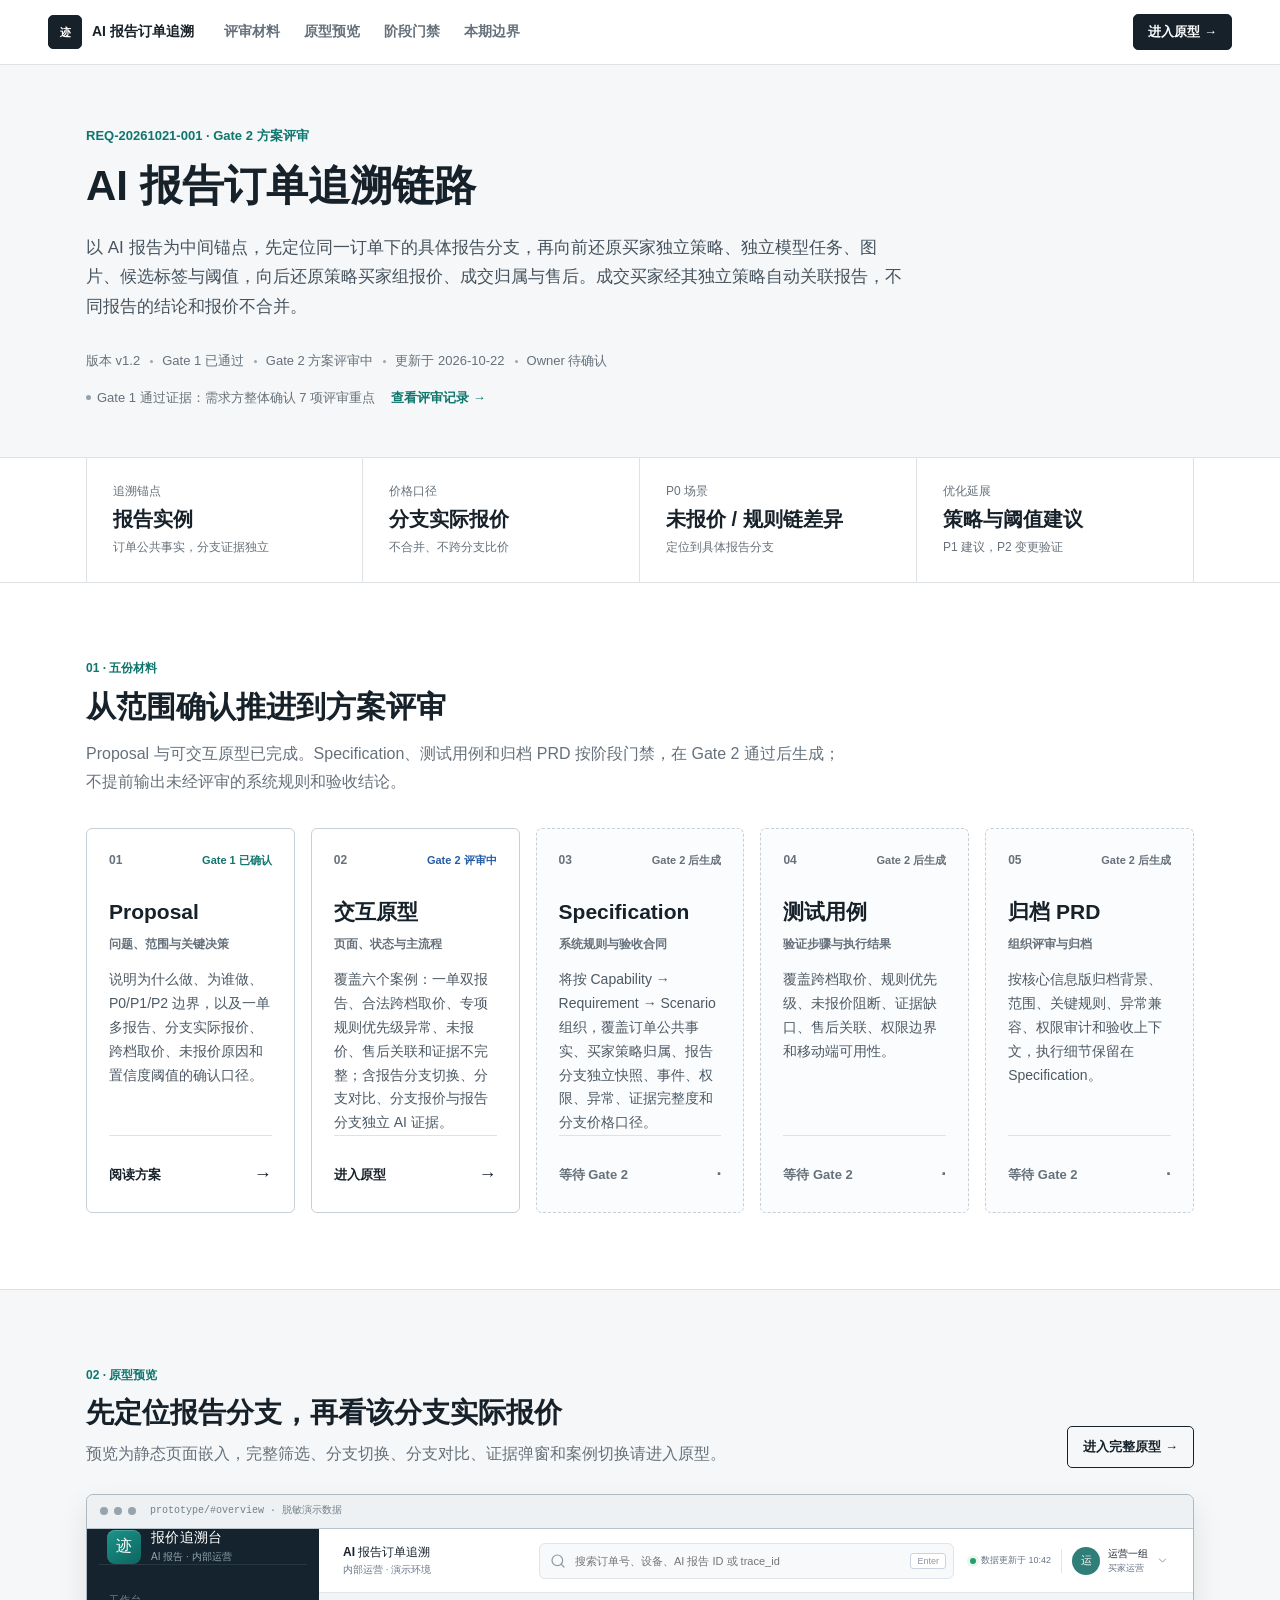
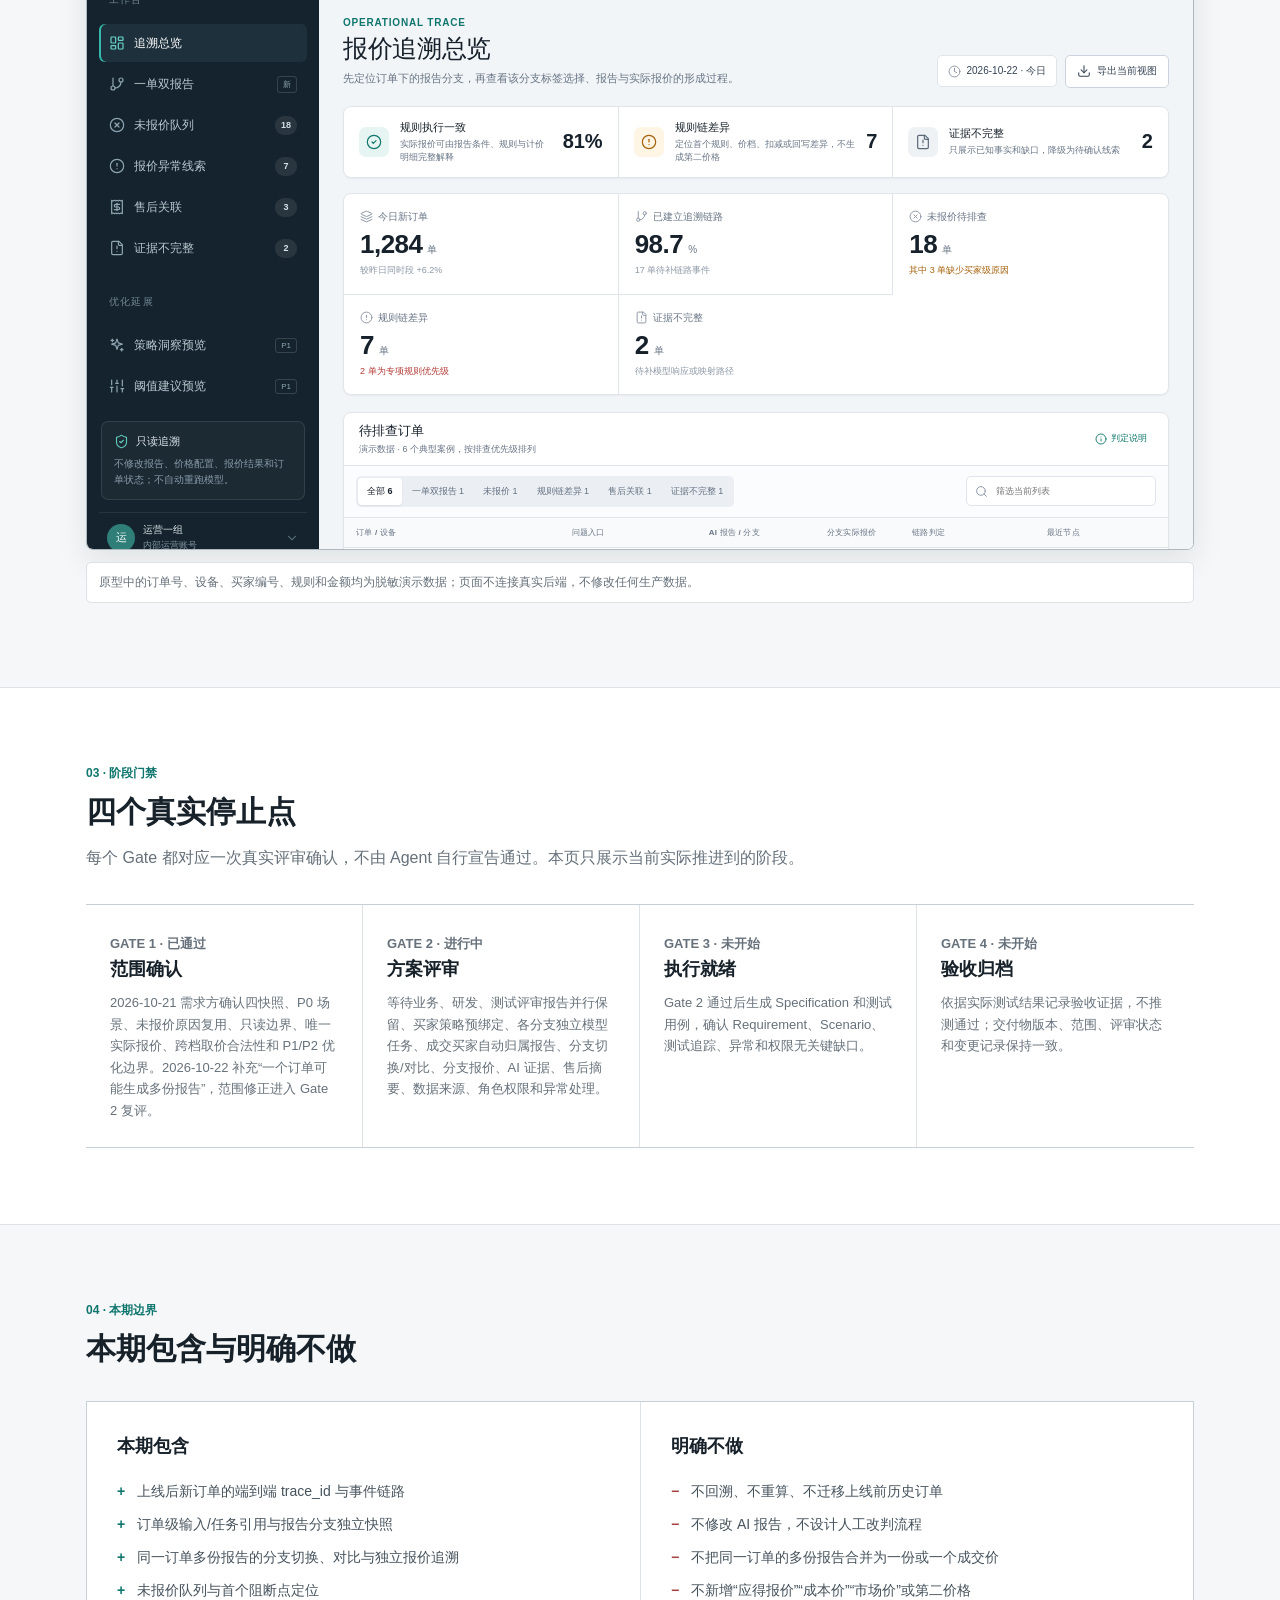
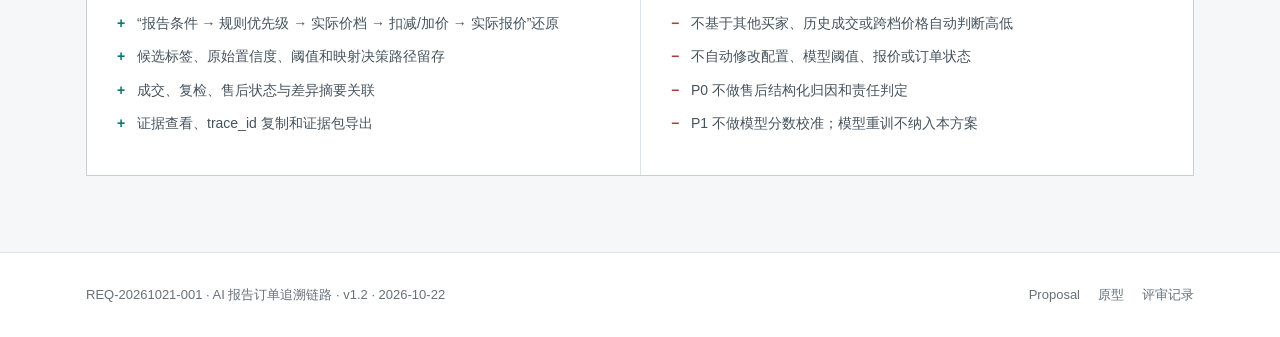
==== commit 9ed1e881: "feat: align multi-report trace with buyer strategy v1.2" ====
--- a/index.html
+++ b/index.html
@@ -3,7 +3,7 @@
 <head>
   <meta charset="utf-8">
   <meta name="viewport" content="width=device-width, initial-scale=1">
-  <meta name="description" content="AI 报告订单追溯链路 Gate 2 产品评审站：支持同一订单多份 AI 报告分支，向前追溯共享图片、原始标签与策略选择，向后追溯分支报价、成交与售后。">
+  <meta name="description" content="AI 报告订单追溯链路 Gate 2 产品评审站：支持同一订单多份并行 AI 报告，按报告分支追溯独立买家策略、模型任务、图片、候选标签、报价、成交与售后。">
   <title>AI 报告订单追溯链路 | Gate 2 产品评审站</title>
   <link rel="icon" href="data:image/svg+xml,%3Csvg xmlns='http://www.w3.org/2000/svg' viewBox='0 0 64 64'%3E%3Crect width='64' height='64' rx='14' fill='%230f766e'/%3E%3Cpath d='M17 34h8l4-10 6 20 4-10h8' fill='none' stroke='white' stroke-width='4' stroke-linecap='round' stroke-linejoin='round'/%3E%3C/svg%3E">
   <link rel="stylesheet" href="assets/home.css">
@@ -27,15 +27,15 @@
       <div class="hero-inner">
         <p class="eyebrow">REQ-20261021-001 · Gate 2 方案评审</p>
         <h1>AI 报告订单追溯链路</h1>
-        <p class="hero-summary">以 AI 报告为中间锚点，先定位同一订单下的具体报告分支，再向前还原共享图片、模型、原始标签与运营策略选择，向后还原买家匹配、规则计价、实际报价、成交与售后。不同报告的结论和报价不合并。</p>
-        <div class="hero-meta"><span>版本 v1.1</span><span>Gate 1 已通过</span><span>Gate 2 方案评审中</span><span>更新于 2026-10-22</span><span>Owner 待确认</span></div>
+        <p class="hero-summary">以 AI 报告为中间锚点，先定位同一订单下的具体报告分支，再向前还原买家独立策略、独立模型任务、图片、候选标签与阈值，向后还原策略买家组报价、成交归属与售后。成交买家经其独立策略自动关联报告，不同报告的结论和报价不合并。</p>
+        <div class="hero-meta"><span>版本 v1.2</span><span>Gate 1 已通过</span><span>Gate 2 方案评审中</span><span>更新于 2026-10-22</span><span>Owner 待确认</span></div>
         <div class="review-link-row"><span>Gate 1 通过证据：需求方整体确认 7 项评审重点</span><a href="review-record/">查看评审记录 →</a></div>
       </div>
     </section>
 
     <section class="facts" aria-label="项目关键结论">
       <div class="facts-inner">
-        <div class="fact"><p class="fact-label">追溯锚点</p><p class="fact-value">报告实例</p><p class="fact-note">订单级证据，分支独立</p></div>
+        <div class="fact"><p class="fact-label">追溯锚点</p><p class="fact-value">报告实例</p><p class="fact-note">订单公共事实，分支证据独立</p></div>
         <div class="fact"><p class="fact-label">价格口径</p><p class="fact-value">分支实际报价</p><p class="fact-note">不合并、不跨分支比价</p></div>
         <div class="fact"><p class="fact-label">P0 场景</p><p class="fact-value">未报价 / 规则链差异</p><p class="fact-note">定位到具体报告分支</p></div>
         <div class="fact"><p class="fact-label">优化延展</p><p class="fact-value">策略与阈值建议</p><p class="fact-note">P1 建议，P2 变更验证</p></div>
@@ -58,13 +58,13 @@
         <a class="artifact prototype" href="prototype/">
           <div class="artifact-top"><span class="artifact-number">02</span><span class="artifact-status">Gate 2 评审中</span></div>
           <h3>交互原型</h3><p class="artifact-role">页面、状态与主流程</p>
-          <p class="artifact-description">覆盖六个案例：一单双报告、合法跨档取价、专项规则优先级异常、未报价、售后关联和证据不完整；含报告分支切换、分支对比、分支报价与共享 AI 证据。</p>
+          <p class="artifact-description">覆盖六个案例：一单双报告、合法跨档取价、专项规则优先级异常、未报价、售后关联和证据不完整；含报告分支切换、分支对比、分支报价与报告分支独立 AI 证据。</p>
           <div class="artifact-open"><span>进入原型</span><span>→</span></div>
         </a>
         <div class="artifact specification disabled" aria-disabled="true">
           <div class="artifact-top"><span class="artifact-number">03</span><span class="artifact-status">Gate 2 后生成</span></div>
           <h3>Specification</h3><p class="artifact-role">系统规则与验收合同</p>
-          <p class="artifact-description">将按 Capability → Requirement → Scenario 组织，覆盖订单级证据/报告分支快照、事件、权限、异常、证据完整度和分支价格口径。</p>
+          <p class="artifact-description">将按 Capability → Requirement → Scenario 组织，覆盖订单公共事实、买家策略归属、报告分支独立快照、事件、权限、异常、证据完整度和分支价格口径。</p>
           <div class="artifact-open"><span>等待 Gate 2</span><span>·</span></div>
         </div>
         <div class="artifact test-cases disabled" aria-disabled="true">
@@ -111,7 +111,7 @@
         <div class="gate">
           <p class="gate-step">GATE 2 · 进行中</p>
           <h3>方案评审</h3>
-          <p>等待业务、研发、测试确认报告分支模型、多报告并存与成交归属规则、分支切换/对比、分支报价、AI 证据、售后摘要、数据来源、角色权限和异常处理。</p>
+          <p>等待业务、研发、测试评审报告并行保留、买家策略预绑定、各分支独立模型任务、成交买家自动归属报告、分支切换/对比、分支报价、AI 证据、售后摘要、数据来源、角色权限和异常处理。</p>
         </div>
         <div class="gate">
           <p class="gate-step">GATE 3 · 未开始</p>
@@ -166,7 +166,7 @@
 
   <footer class="site-footer">
     <div class="footer-inner">
-      <span>REQ-20261021-001 · AI 报告订单追溯链路 · v1.1 · 2026-10-22</span>
+      <span>REQ-20261021-001 · AI 报告订单追溯链路 · v1.2 · 2026-10-22</span>
       <div class="footer-links">
         <a href="proposal/">Proposal</a>
         <a href="prototype/">原型</a>
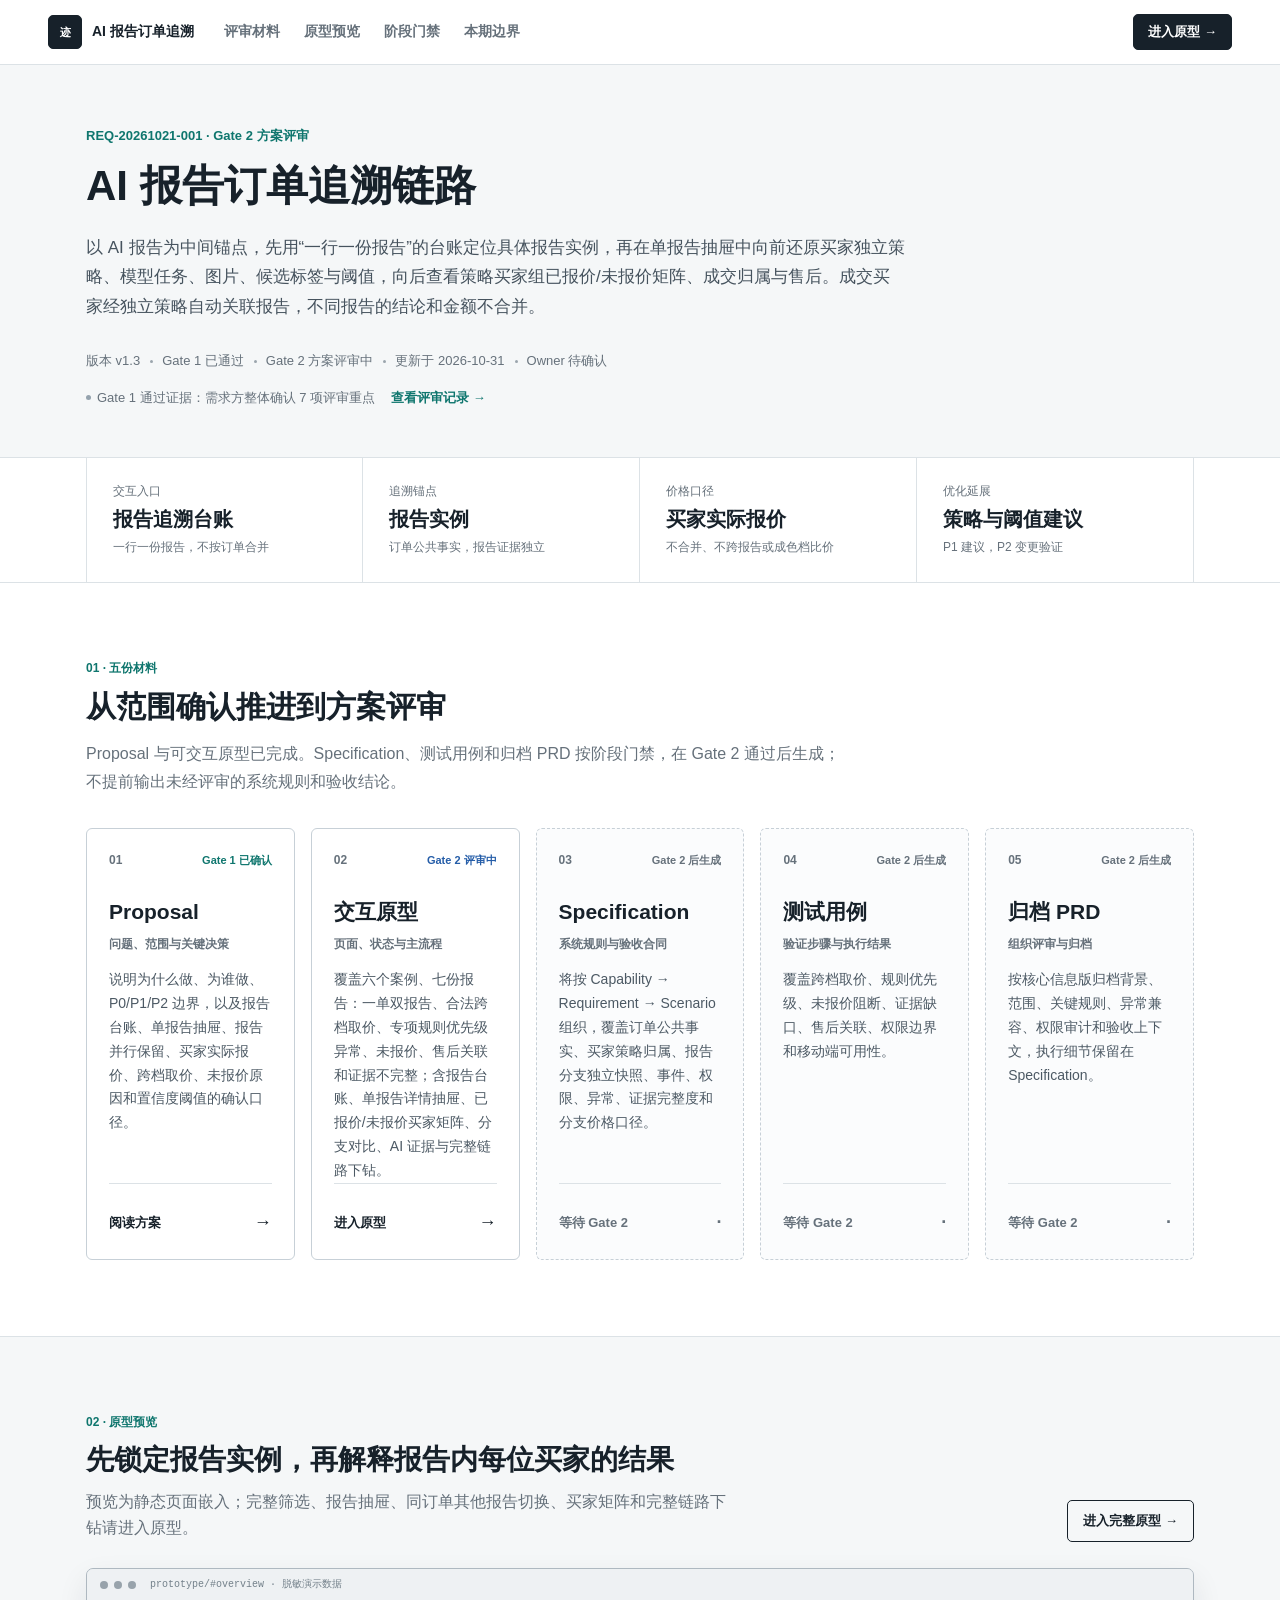
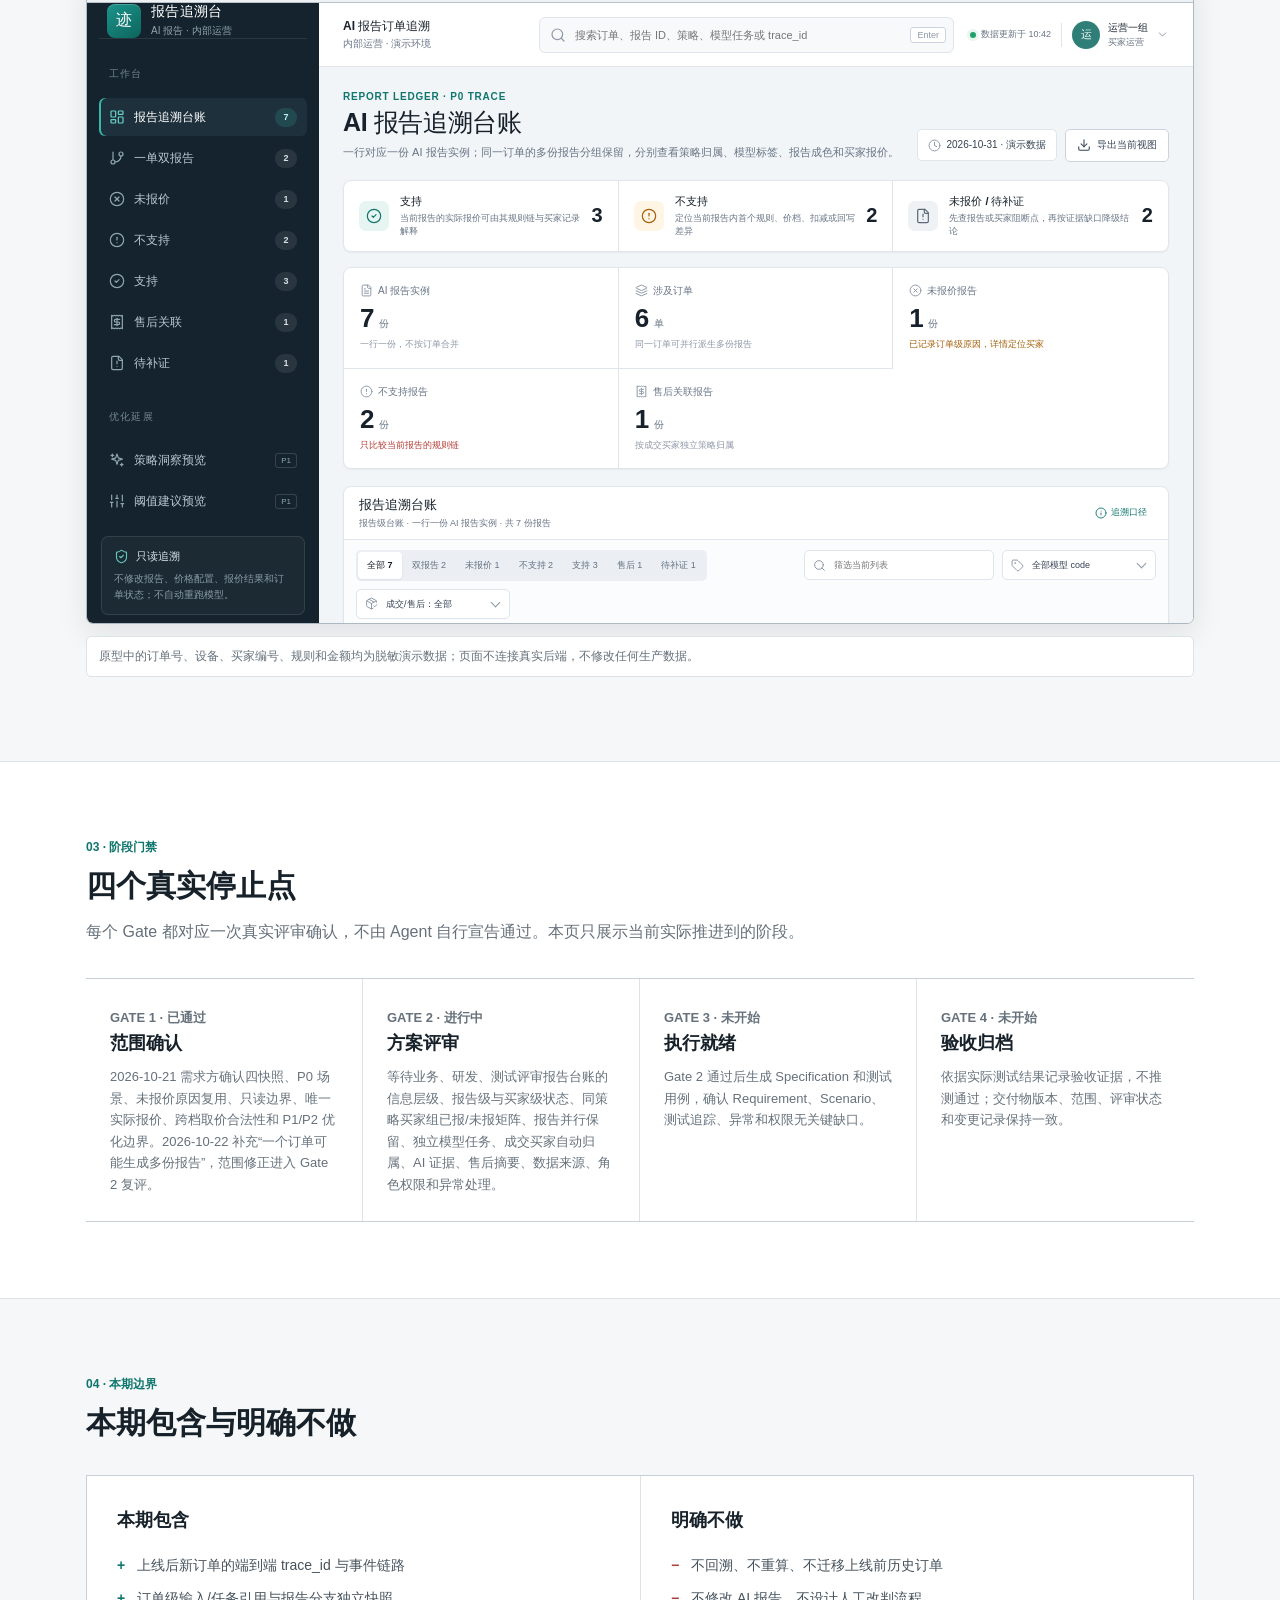
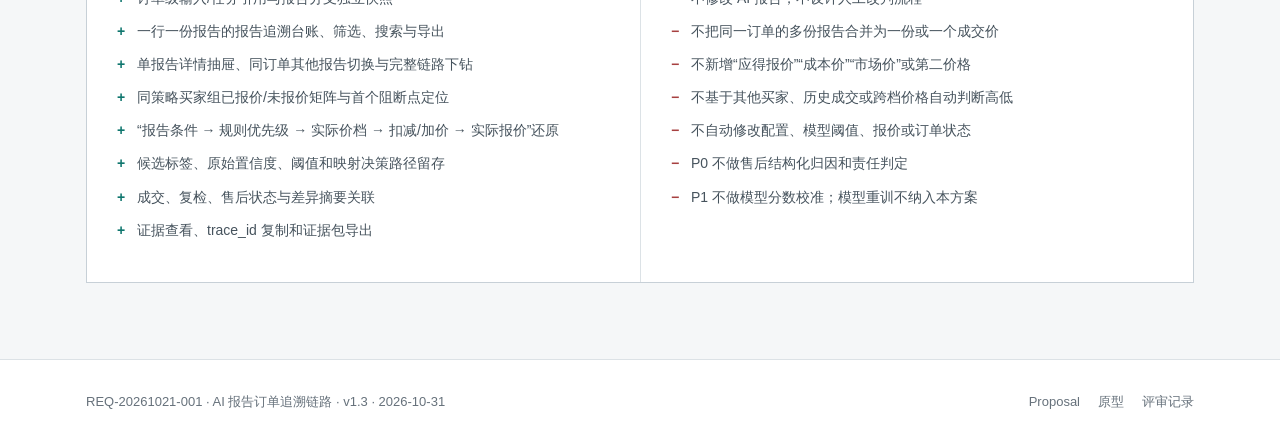
==== commit 6faf2642: "feat: add report ledger trace view v1.3" ====
--- a/index.html
+++ b/index.html
@@ -3,7 +3,7 @@
 <head>
   <meta charset="utf-8">
   <meta name="viewport" content="width=device-width, initial-scale=1">
-  <meta name="description" content="AI 报告订单追溯链路 Gate 2 产品评审站：支持同一订单多份并行 AI 报告，按报告分支追溯独立买家策略、模型任务、图片、候选标签、报价、成交与售后。">
+  <meta name="description" content="AI 报告订单追溯链路 Gate 2 产品评审站：以报告台账为入口，追溯同一订单多份 AI 报告的模型、标签、策略、买家报价、成交与售后。">
   <title>AI 报告订单追溯链路 | Gate 2 产品评审站</title>
   <link rel="icon" href="data:image/svg+xml,%3Csvg xmlns='http://www.w3.org/2000/svg' viewBox='0 0 64 64'%3E%3Crect width='64' height='64' rx='14' fill='%230f766e'/%3E%3Cpath d='M17 34h8l4-10 6 20 4-10h8' fill='none' stroke='white' stroke-width='4' stroke-linecap='round' stroke-linejoin='round'/%3E%3C/svg%3E">
   <link rel="stylesheet" href="assets/home.css">
@@ -27,17 +27,17 @@
       <div class="hero-inner">
         <p class="eyebrow">REQ-20261021-001 · Gate 2 方案评审</p>
         <h1>AI 报告订单追溯链路</h1>
-        <p class="hero-summary">以 AI 报告为中间锚点，先定位同一订单下的具体报告分支，再向前还原买家独立策略、独立模型任务、图片、候选标签与阈值，向后还原策略买家组报价、成交归属与售后。成交买家经其独立策略自动关联报告，不同报告的结论和报价不合并。</p>
-        <div class="hero-meta"><span>版本 v1.2</span><span>Gate 1 已通过</span><span>Gate 2 方案评审中</span><span>更新于 2026-10-22</span><span>Owner 待确认</span></div>
+        <p class="hero-summary">以 AI 报告为中间锚点，先用“一行一份报告”的台账定位具体报告实例，再在单报告抽屉中向前还原买家独立策略、模型任务、图片、候选标签与阈值，向后查看策略买家组已报价/未报价矩阵、成交归属与售后。成交买家经独立策略自动关联报告，不同报告的结论和金额不合并。</p>
+        <div class="hero-meta"><span>版本 v1.3</span><span>Gate 1 已通过</span><span>Gate 2 方案评审中</span><span>更新于 2026-10-31</span><span>Owner 待确认</span></div>
         <div class="review-link-row"><span>Gate 1 通过证据：需求方整体确认 7 项评审重点</span><a href="review-record/">查看评审记录 →</a></div>
       </div>
     </section>
 
     <section class="facts" aria-label="项目关键结论">
       <div class="facts-inner">
-        <div class="fact"><p class="fact-label">追溯锚点</p><p class="fact-value">报告实例</p><p class="fact-note">订单公共事实，分支证据独立</p></div>
-        <div class="fact"><p class="fact-label">价格口径</p><p class="fact-value">分支实际报价</p><p class="fact-note">不合并、不跨分支比价</p></div>
-        <div class="fact"><p class="fact-label">P0 场景</p><p class="fact-value">未报价 / 规则链差异</p><p class="fact-note">定位到具体报告分支</p></div>
+        <div class="fact"><p class="fact-label">交互入口</p><p class="fact-value">报告追溯台账</p><p class="fact-note">一行一份报告，不按订单合并</p></div>
+        <div class="fact"><p class="fact-label">追溯锚点</p><p class="fact-value">报告实例</p><p class="fact-note">订单公共事实，报告证据独立</p></div>
+        <div class="fact"><p class="fact-label">价格口径</p><p class="fact-value">买家实际报价</p><p class="fact-note">不合并、不跨报告或成色档比价</p></div>
         <div class="fact"><p class="fact-label">优化延展</p><p class="fact-value">策略与阈值建议</p><p class="fact-note">P1 建议，P2 变更验证</p></div>
       </div>
     </section>
@@ -52,13 +52,13 @@
         <a class="artifact proposal" href="proposal/">
           <div class="artifact-top"><span class="artifact-number">01</span><span class="artifact-status">Gate 1 已确认</span></div>
           <h3>Proposal</h3><p class="artifact-role">问题、范围与关键决策</p>
-          <p class="artifact-description">说明为什么做、为谁做、P0/P1/P2 边界，以及一单多报告、分支实际报价、跨档取价、未报价原因和置信度阈值的确认口径。</p>
+          <p class="artifact-description">说明为什么做、为谁做、P0/P1/P2 边界，以及报告台账、单报告抽屉、报告并行保留、买家实际报价、跨档取价、未报价原因和置信度阈值的确认口径。</p>
           <div class="artifact-open"><span>阅读方案</span><span>→</span></div>
         </a>
         <a class="artifact prototype" href="prototype/">
           <div class="artifact-top"><span class="artifact-number">02</span><span class="artifact-status">Gate 2 评审中</span></div>
           <h3>交互原型</h3><p class="artifact-role">页面、状态与主流程</p>
-          <p class="artifact-description">覆盖六个案例：一单双报告、合法跨档取价、专项规则优先级异常、未报价、售后关联和证据不完整；含报告分支切换、分支对比、分支报价与报告分支独立 AI 证据。</p>
+          <p class="artifact-description">覆盖六个案例、七份报告：一单双报告、合法跨档取价、专项规则优先级异常、未报价、售后关联和证据不完整；含报告台账、单报告详情抽屉、已报价/未报价买家矩阵、分支对比、AI 证据与完整链路下钻。</p>
           <div class="artifact-open"><span>进入原型</span><span>→</span></div>
         </a>
         <div class="artifact specification disabled" aria-disabled="true">
@@ -85,7 +85,7 @@
     <section class="preview-band" id="prototype-preview">
       <div class="preview-inner">
         <div class="preview-head">
-          <div><p class="section-index">02 · 原型预览</p><h2>先定位报告分支，再看该分支实际报价</h2><p>预览为静态页面嵌入，完整筛选、分支切换、分支对比、证据弹窗和案例切换请进入原型。</p></div>
+          <div><p class="section-index">02 · 原型预览</p><h2>先锁定报告实例，再解释报告内每位买家的结果</h2><p>预览为静态页面嵌入；完整筛选、报告抽屉、同订单其他报告切换、买家矩阵和完整链路下钻请进入原型。</p></div>
           <a class="preview-link" href="prototype/">进入完整原型 →</a>
         </div>
         <div class="prototype-window" aria-label="原型预览窗口">
@@ -111,7 +111,7 @@
         <div class="gate">
           <p class="gate-step">GATE 2 · 进行中</p>
           <h3>方案评审</h3>
-          <p>等待业务、研发、测试评审报告并行保留、买家策略预绑定、各分支独立模型任务、成交买家自动归属报告、分支切换/对比、分支报价、AI 证据、售后摘要、数据来源、角色权限和异常处理。</p>
+          <p>等待业务、研发、测试评审报告台账的信息层级、报告级与买家级状态、同策略买家组已报/未报矩阵、报告并行保留、独立模型任务、成交买家自动归属、AI 证据、售后摘要、数据来源、角色权限和异常处理。</p>
         </div>
         <div class="gate">
           <p class="gate-step">GATE 3 · 未开始</p>
@@ -138,8 +138,9 @@
             <ul>
               <li>上线后新订单的端到端 trace_id 与事件链路</li>
               <li>订单级输入/任务引用与报告分支独立快照</li>
-              <li>同一订单多份报告的分支切换、对比与独立报价追溯</li>
-              <li>未报价队列与首个阻断点定位</li>
+              <li>一行一份报告的报告追溯台账、筛选、搜索与导出</li>
+              <li>单报告详情抽屉、同订单其他报告切换与完整链路下钻</li>
+              <li>同策略买家组已报价/未报价矩阵与首个阻断点定位</li>
               <li>“报告条件 → 规则优先级 → 实际价档 → 扣减/加价 → 实际报价”还原</li>
               <li>候选标签、原始置信度、阈值和映射决策路径留存</li>
               <li>成交、复检、售后状态与差异摘要关联</li>
@@ -166,7 +167,7 @@
 
   <footer class="site-footer">
     <div class="footer-inner">
-      <span>REQ-20261021-001 · AI 报告订单追溯链路 · v1.2 · 2026-10-22</span>
+      <span>REQ-20261021-001 · AI 报告订单追溯链路 · v1.3 · 2026-10-31</span>
       <div class="footer-links">
         <a href="proposal/">Proposal</a>
         <a href="prototype/">原型</a>
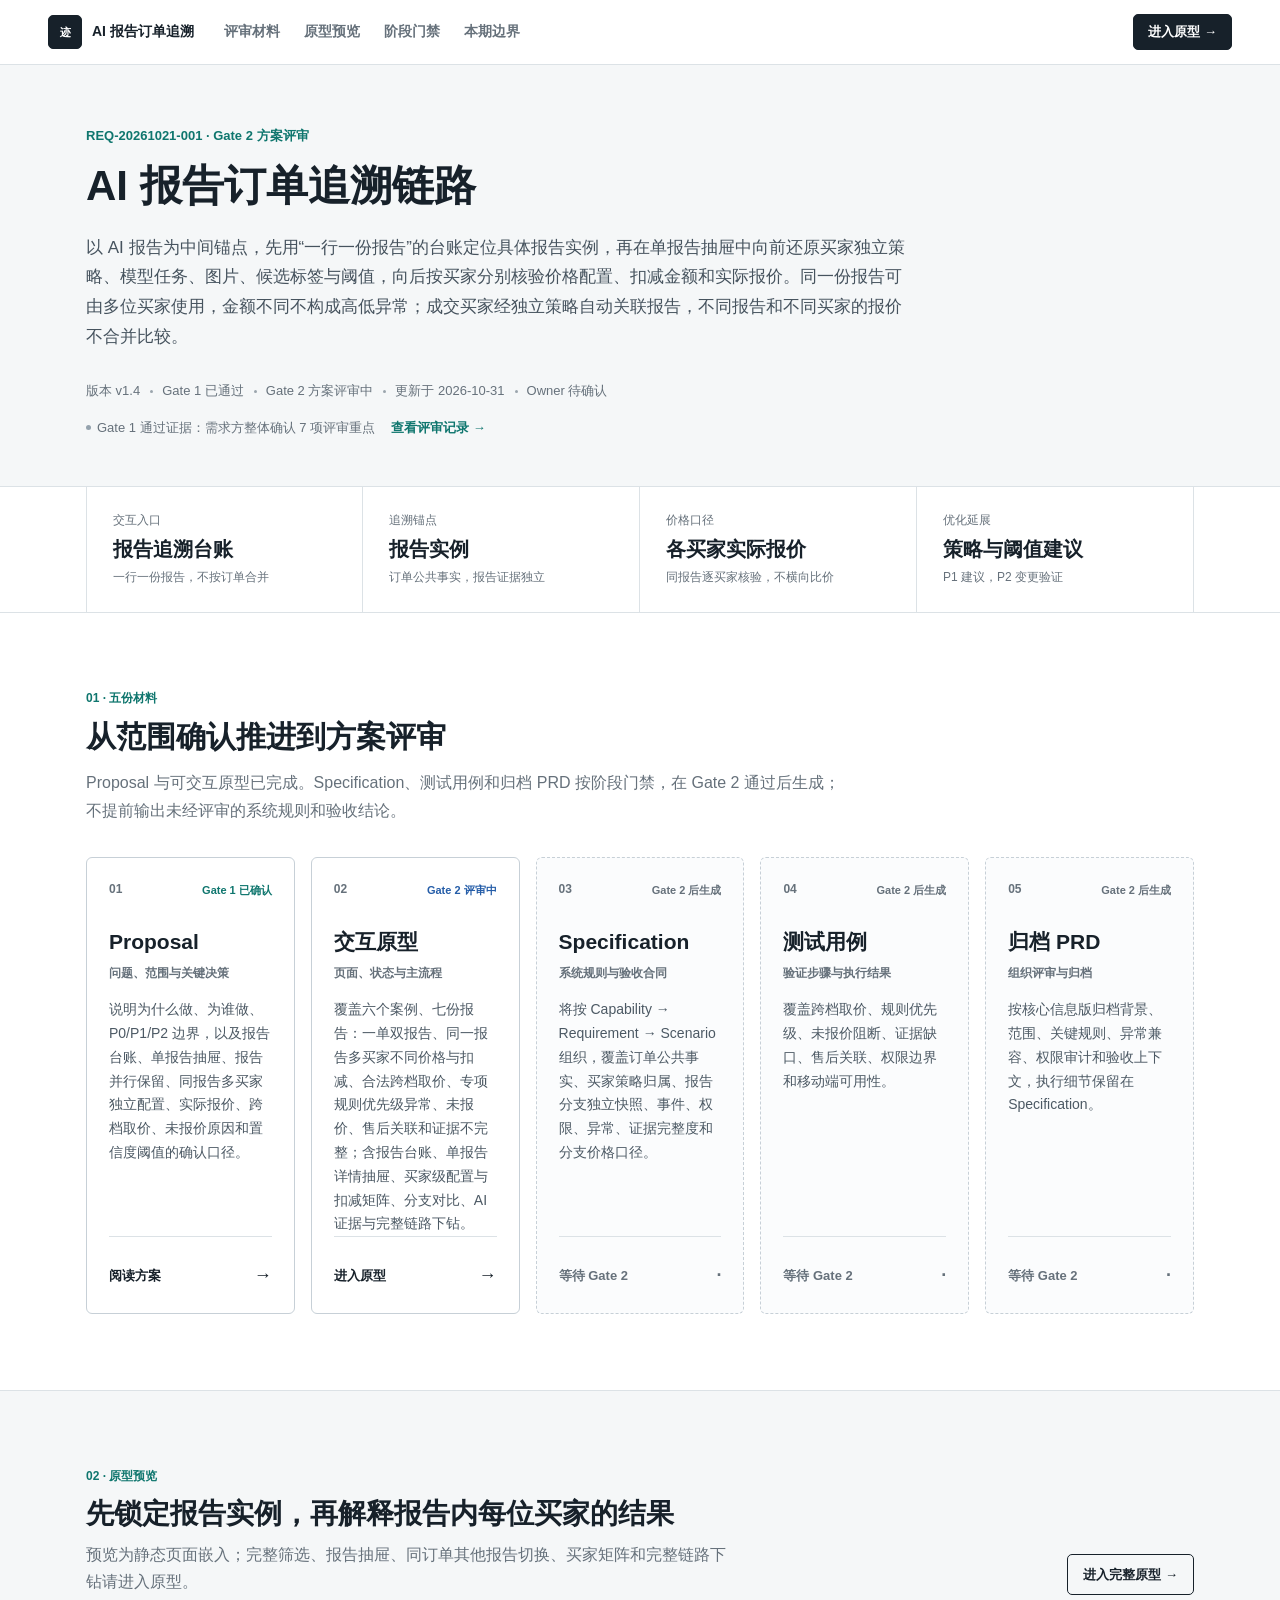
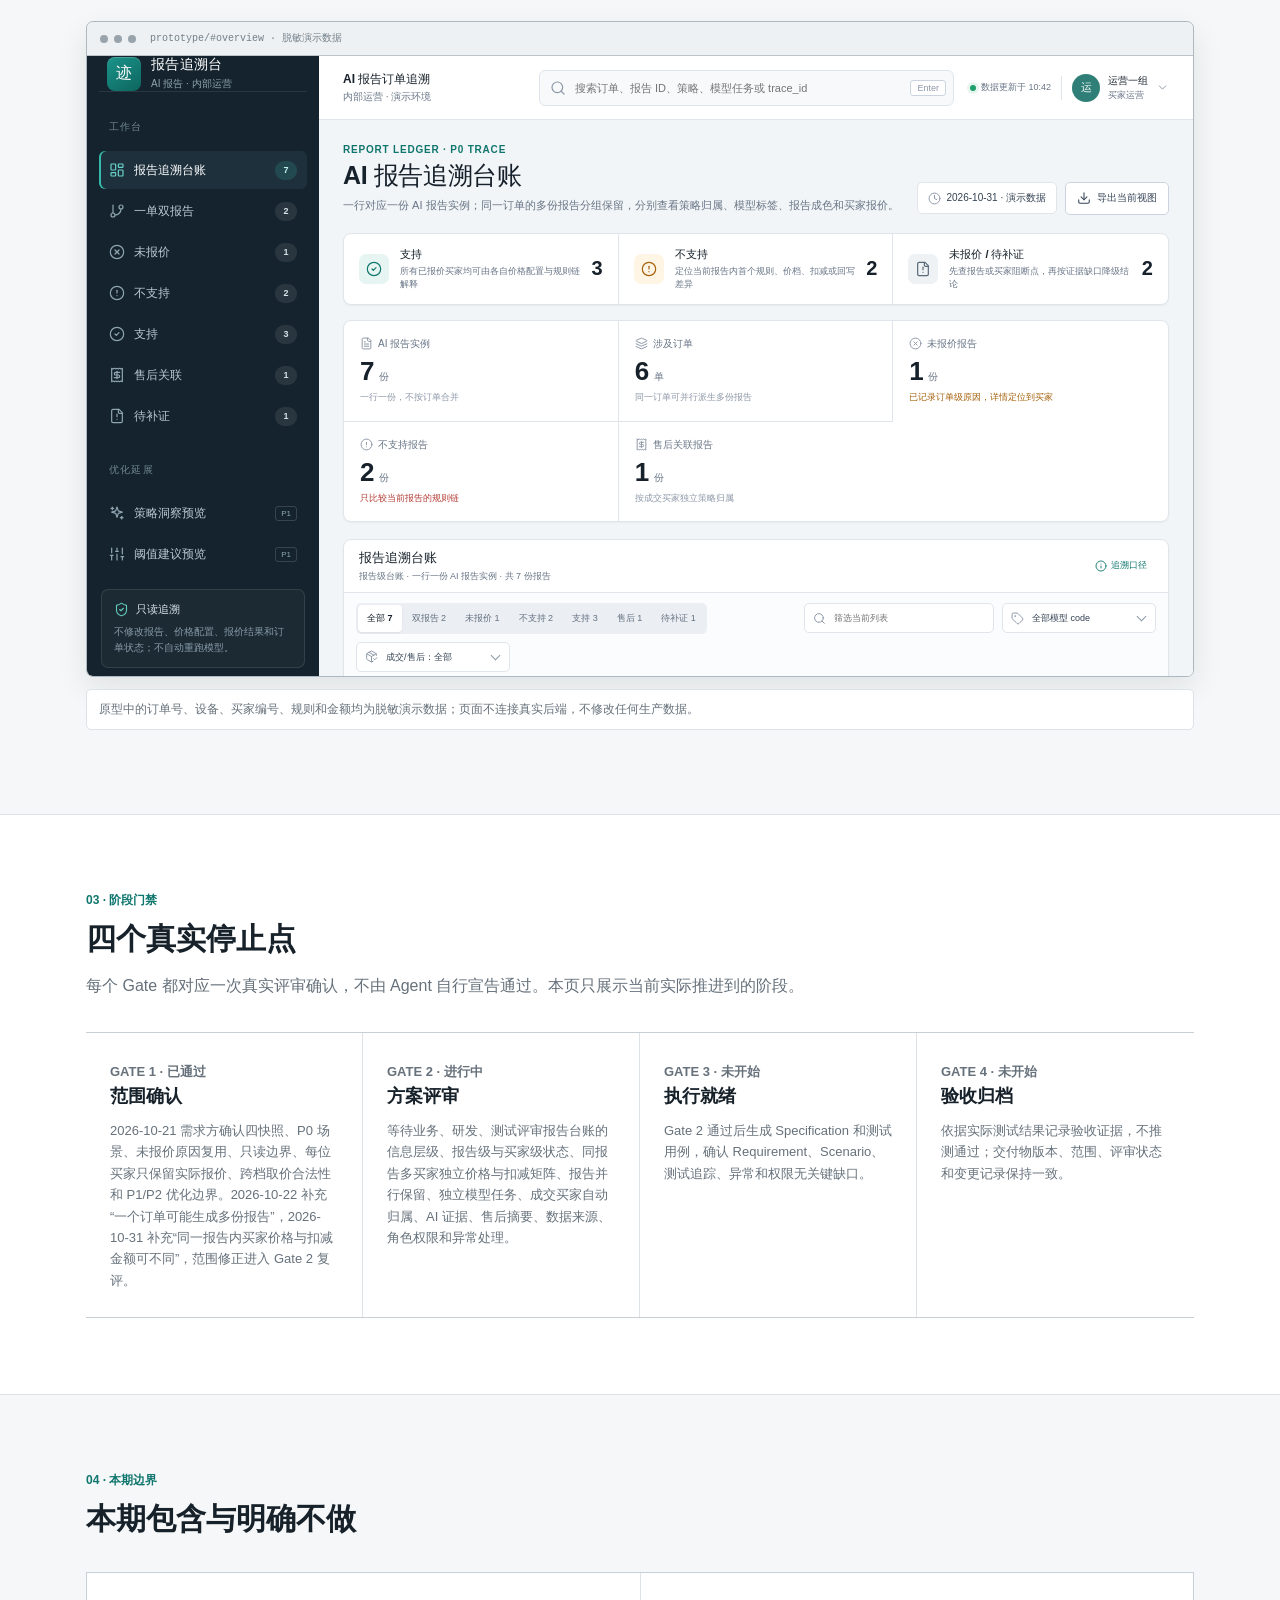
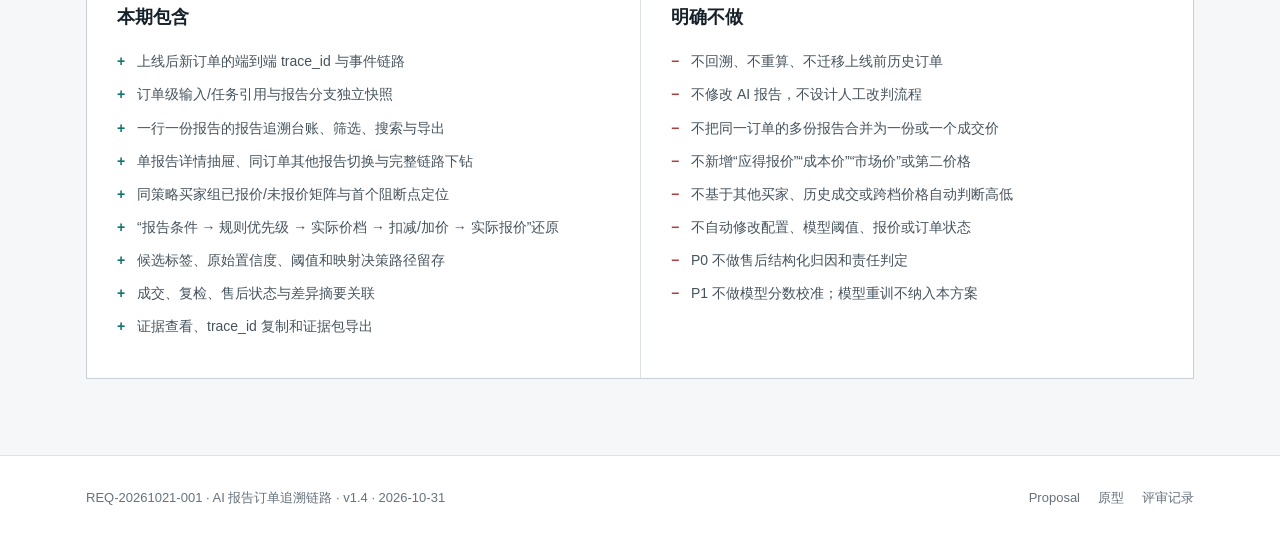
==== commit 145620a1: "feat: add buyer-level quote trace v1.4" ====
--- a/index.html
+++ b/index.html
@@ -27,8 +27,8 @@
       <div class="hero-inner">
         <p class="eyebrow">REQ-20261021-001 · Gate 2 方案评审</p>
         <h1>AI 报告订单追溯链路</h1>
-        <p class="hero-summary">以 AI 报告为中间锚点，先用“一行一份报告”的台账定位具体报告实例，再在单报告抽屉中向前还原买家独立策略、模型任务、图片、候选标签与阈值，向后查看策略买家组已报价/未报价矩阵、成交归属与售后。成交买家经独立策略自动关联报告，不同报告的结论和金额不合并。</p>
-        <div class="hero-meta"><span>版本 v1.3</span><span>Gate 1 已通过</span><span>Gate 2 方案评审中</span><span>更新于 2026-10-31</span><span>Owner 待确认</span></div>
+        <p class="hero-summary">以 AI 报告为中间锚点，先用“一行一份报告”的台账定位具体报告实例，再在单报告抽屉中向前还原买家独立策略、模型任务、图片、候选标签与阈值，向后按买家分别核验价格配置、扣减金额和实际报价。同一份报告可由多位买家使用，金额不同不构成高低异常；成交买家经独立策略自动关联报告，不同报告和不同买家的报价不合并比较。</p>
+        <div class="hero-meta"><span>版本 v1.4</span><span>Gate 1 已通过</span><span>Gate 2 方案评审中</span><span>更新于 2026-10-31</span><span>Owner 待确认</span></div>
         <div class="review-link-row"><span>Gate 1 通过证据：需求方整体确认 7 项评审重点</span><a href="review-record/">查看评审记录 →</a></div>
       </div>
     </section>
@@ -37,7 +37,7 @@
       <div class="facts-inner">
         <div class="fact"><p class="fact-label">交互入口</p><p class="fact-value">报告追溯台账</p><p class="fact-note">一行一份报告，不按订单合并</p></div>
         <div class="fact"><p class="fact-label">追溯锚点</p><p class="fact-value">报告实例</p><p class="fact-note">订单公共事实，报告证据独立</p></div>
-        <div class="fact"><p class="fact-label">价格口径</p><p class="fact-value">买家实际报价</p><p class="fact-note">不合并、不跨报告或成色档比价</p></div>
+        <div class="fact"><p class="fact-label">价格口径</p><p class="fact-value">各买家实际报价</p><p class="fact-note">同报告逐买家核验，不横向比价</p></div>
         <div class="fact"><p class="fact-label">优化延展</p><p class="fact-value">策略与阈值建议</p><p class="fact-note">P1 建议，P2 变更验证</p></div>
       </div>
     </section>
@@ -52,13 +52,13 @@
         <a class="artifact proposal" href="proposal/">
           <div class="artifact-top"><span class="artifact-number">01</span><span class="artifact-status">Gate 1 已确认</span></div>
           <h3>Proposal</h3><p class="artifact-role">问题、范围与关键决策</p>
-          <p class="artifact-description">说明为什么做、为谁做、P0/P1/P2 边界，以及报告台账、单报告抽屉、报告并行保留、买家实际报价、跨档取价、未报价原因和置信度阈值的确认口径。</p>
+          <p class="artifact-description">说明为什么做、为谁做、P0/P1/P2 边界，以及报告台账、单报告抽屉、报告并行保留、同报告多买家独立配置、实际报价、跨档取价、未报价原因和置信度阈值的确认口径。</p>
           <div class="artifact-open"><span>阅读方案</span><span>→</span></div>
         </a>
         <a class="artifact prototype" href="prototype/">
           <div class="artifact-top"><span class="artifact-number">02</span><span class="artifact-status">Gate 2 评审中</span></div>
           <h3>交互原型</h3><p class="artifact-role">页面、状态与主流程</p>
-          <p class="artifact-description">覆盖六个案例、七份报告：一单双报告、合法跨档取价、专项规则优先级异常、未报价、售后关联和证据不完整；含报告台账、单报告详情抽屉、已报价/未报价买家矩阵、分支对比、AI 证据与完整链路下钻。</p>
+          <p class="artifact-description">覆盖六个案例、七份报告：一单双报告、同一报告多买家不同价格与扣减、合法跨档取价、专项规则优先级异常、未报价、售后关联和证据不完整；含报告台账、单报告详情抽屉、买家级配置与扣减矩阵、分支对比、AI 证据与完整链路下钻。</p>
           <div class="artifact-open"><span>进入原型</span><span>→</span></div>
         </a>
         <div class="artifact specification disabled" aria-disabled="true">
@@ -106,12 +106,12 @@
         <div class="gate">
           <p class="gate-step">GATE 1 · 已通过</p>
           <h3>范围确认</h3>
-          <p>2026-10-21 需求方确认四快照、P0 场景、未报价原因复用、只读边界、唯一实际报价、跨档取价合法性和 P1/P2 优化边界。2026-10-22 补充“一个订单可能生成多份报告”，范围修正进入 Gate 2 复评。</p>
+          <p>2026-10-21 需求方确认四快照、P0 场景、未报价原因复用、只读边界、每位买家只保留实际报价、跨档取价合法性和 P1/P2 优化边界。2026-10-22 补充“一个订单可能生成多份报告”，2026-10-31 补充“同一报告内买家价格与扣减金额可不同”，范围修正进入 Gate 2 复评。</p>
         </div>
         <div class="gate">
           <p class="gate-step">GATE 2 · 进行中</p>
           <h3>方案评审</h3>
-          <p>等待业务、研发、测试评审报告台账的信息层级、报告级与买家级状态、同策略买家组已报/未报矩阵、报告并行保留、独立模型任务、成交买家自动归属、AI 证据、售后摘要、数据来源、角色权限和异常处理。</p>
+          <p>等待业务、研发、测试评审报告台账的信息层级、报告级与买家级状态、同报告多买家独立价格与扣减矩阵、报告并行保留、独立模型任务、成交买家自动归属、AI 证据、售后摘要、数据来源、角色权限和异常处理。</p>
         </div>
         <div class="gate">
           <p class="gate-step">GATE 3 · 未开始</p>
@@ -167,7 +167,7 @@
 
   <footer class="site-footer">
     <div class="footer-inner">
-      <span>REQ-20261021-001 · AI 报告订单追溯链路 · v1.3 · 2026-10-31</span>
+      <span>REQ-20261021-001 · AI 报告订单追溯链路 · v1.4 · 2026-10-31</span>
       <div class="footer-links">
         <a href="proposal/">Proposal</a>
         <a href="prototype/">原型</a>
